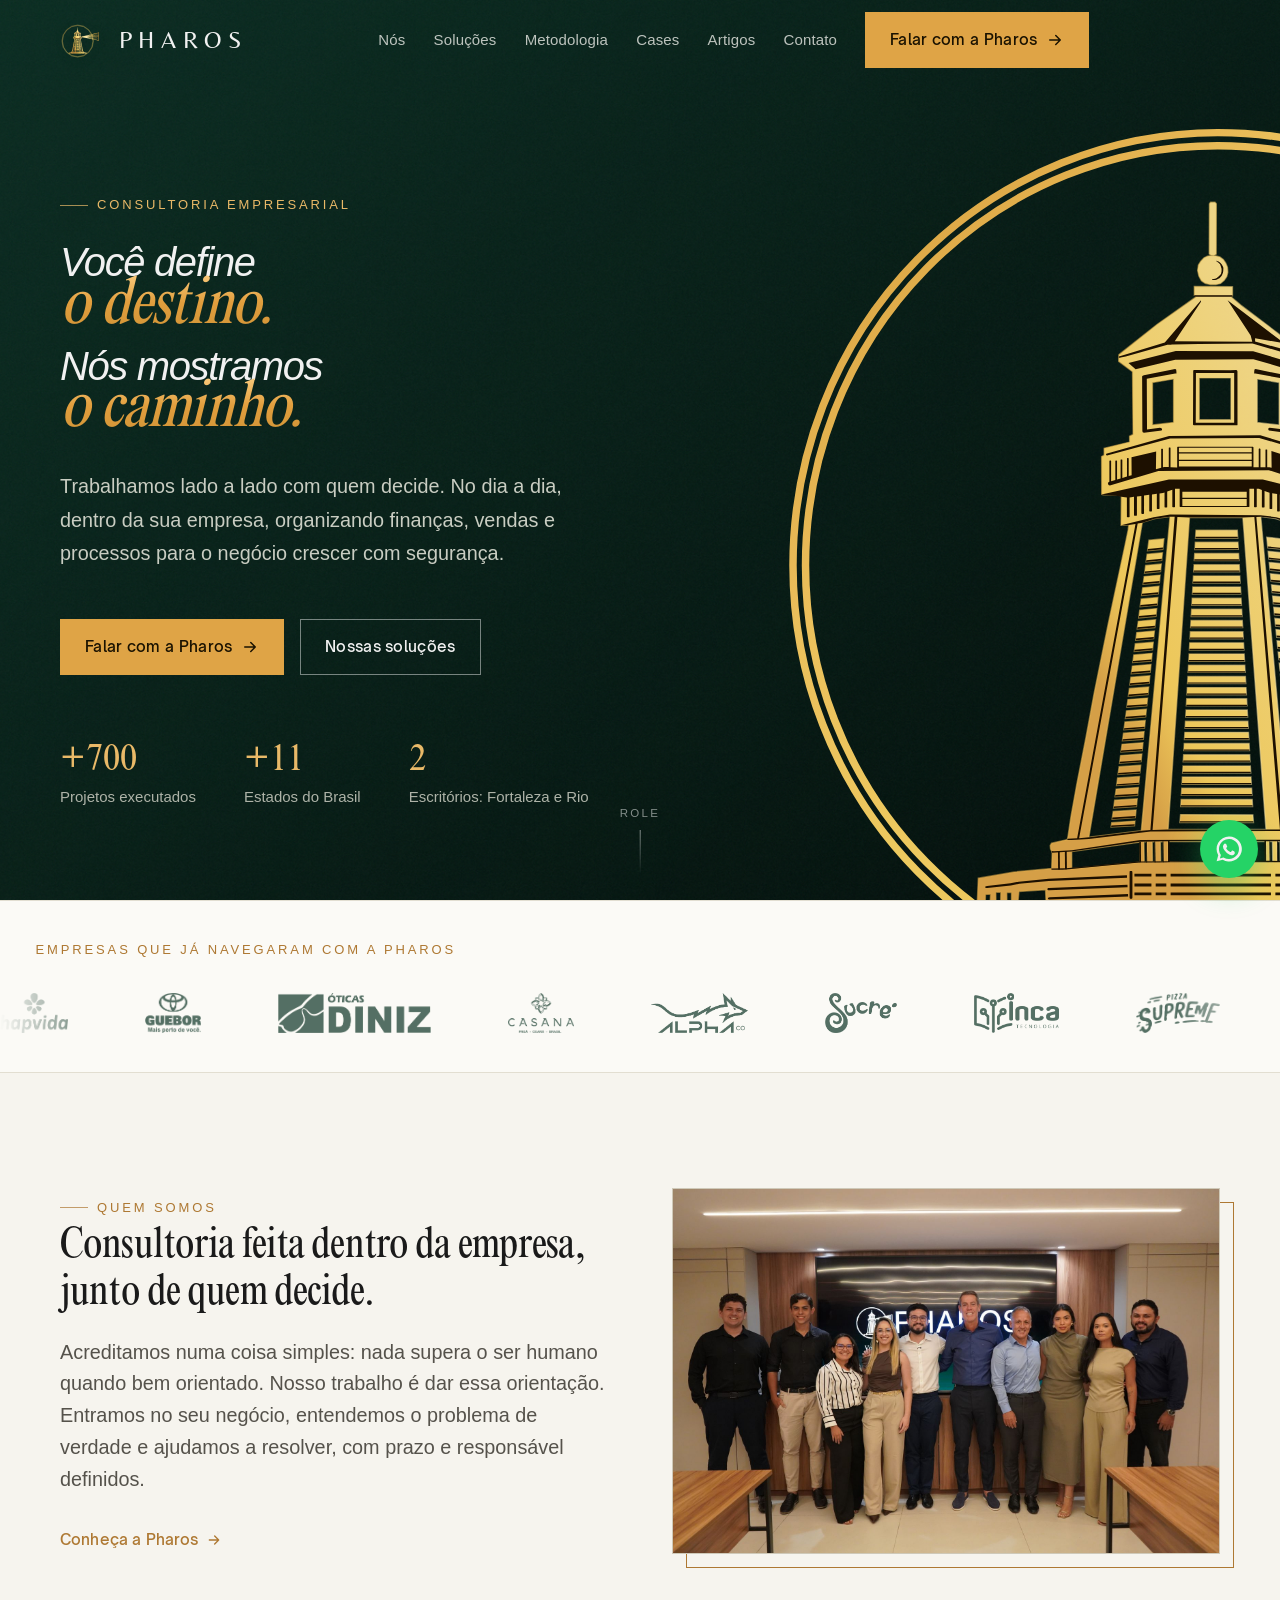
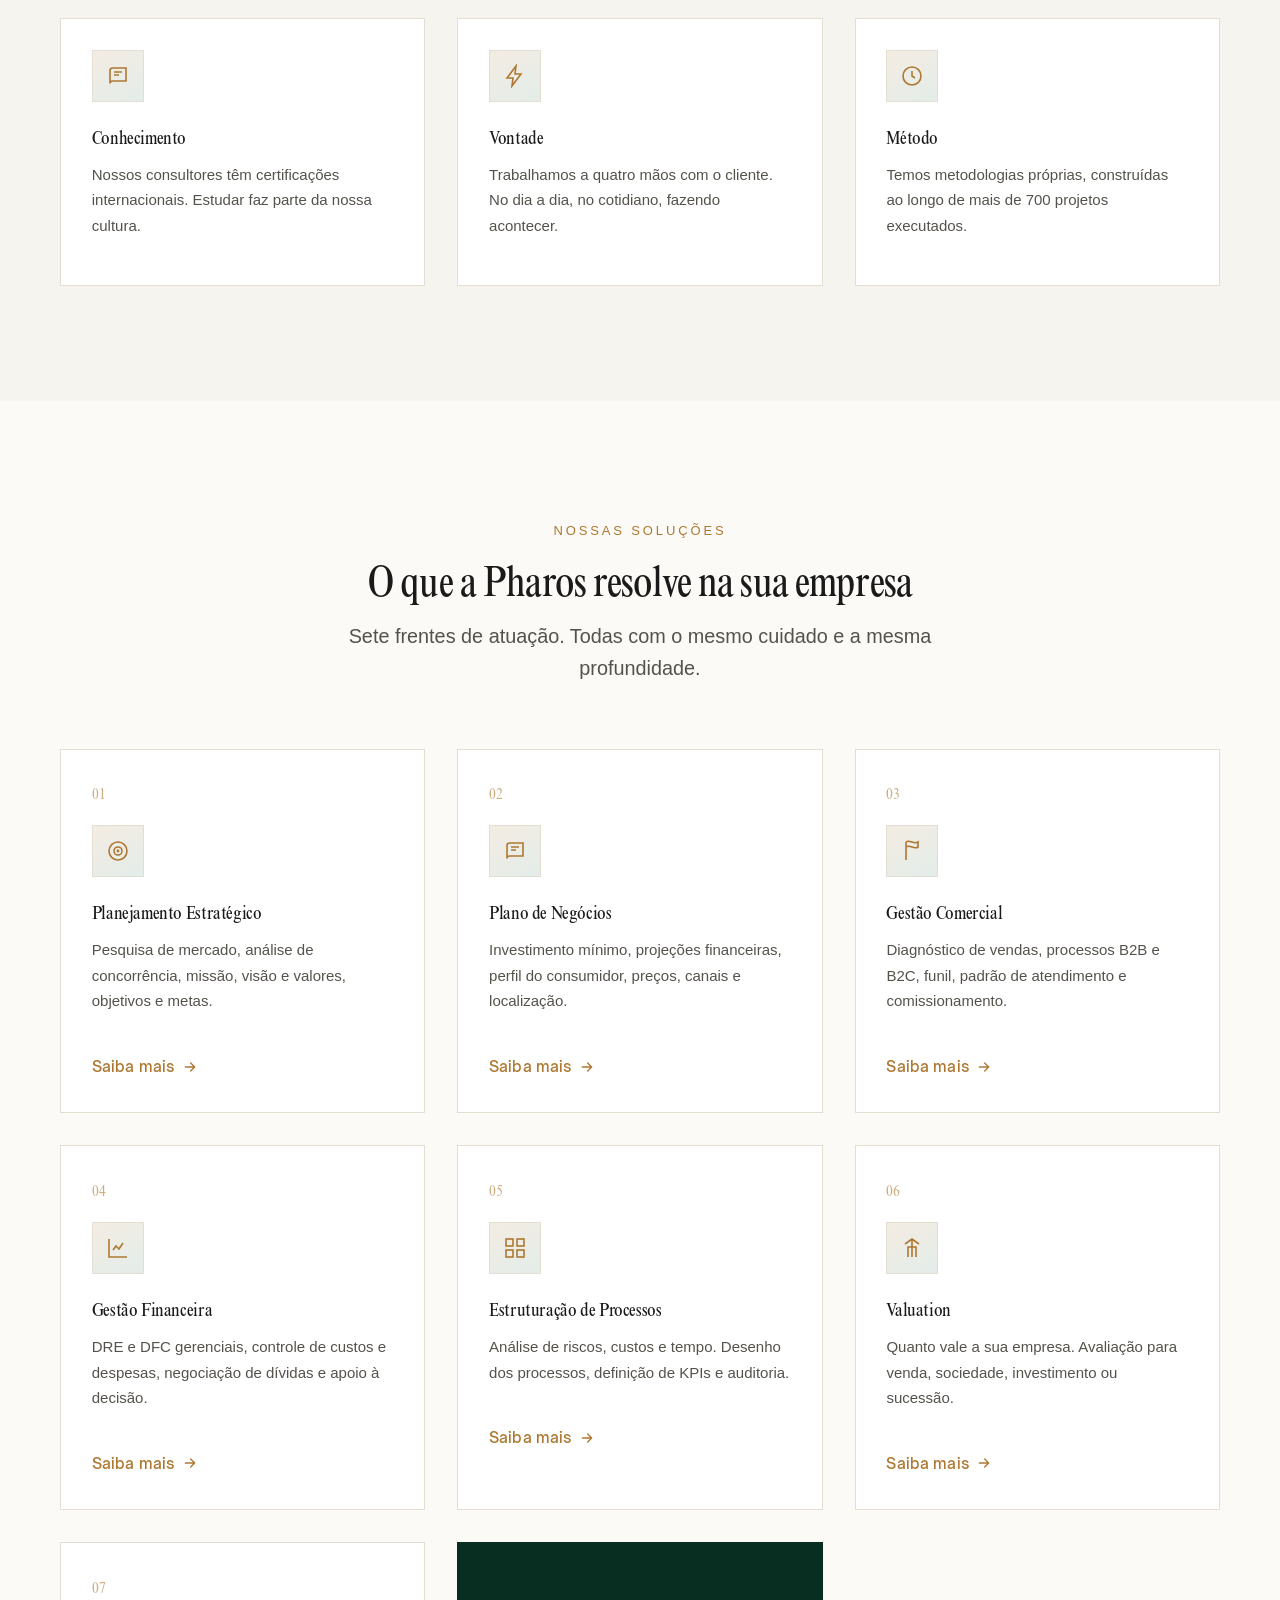
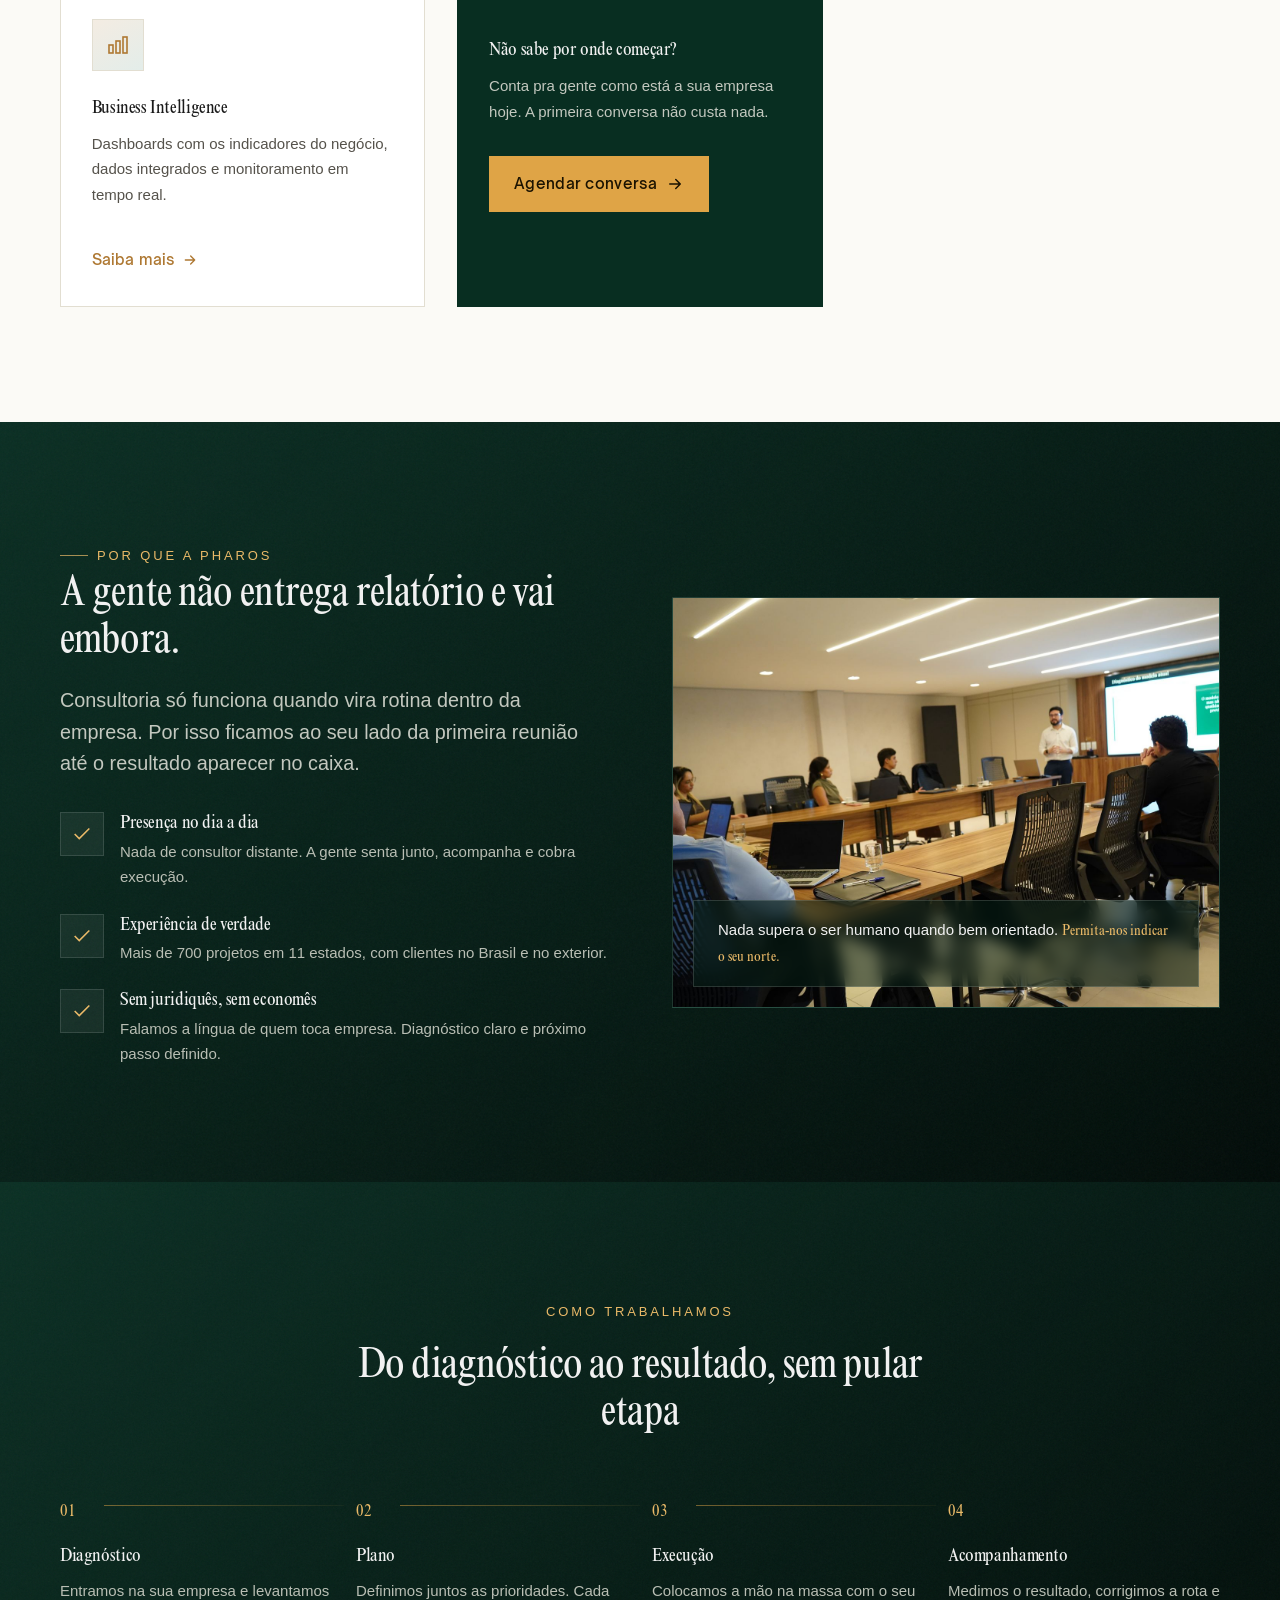
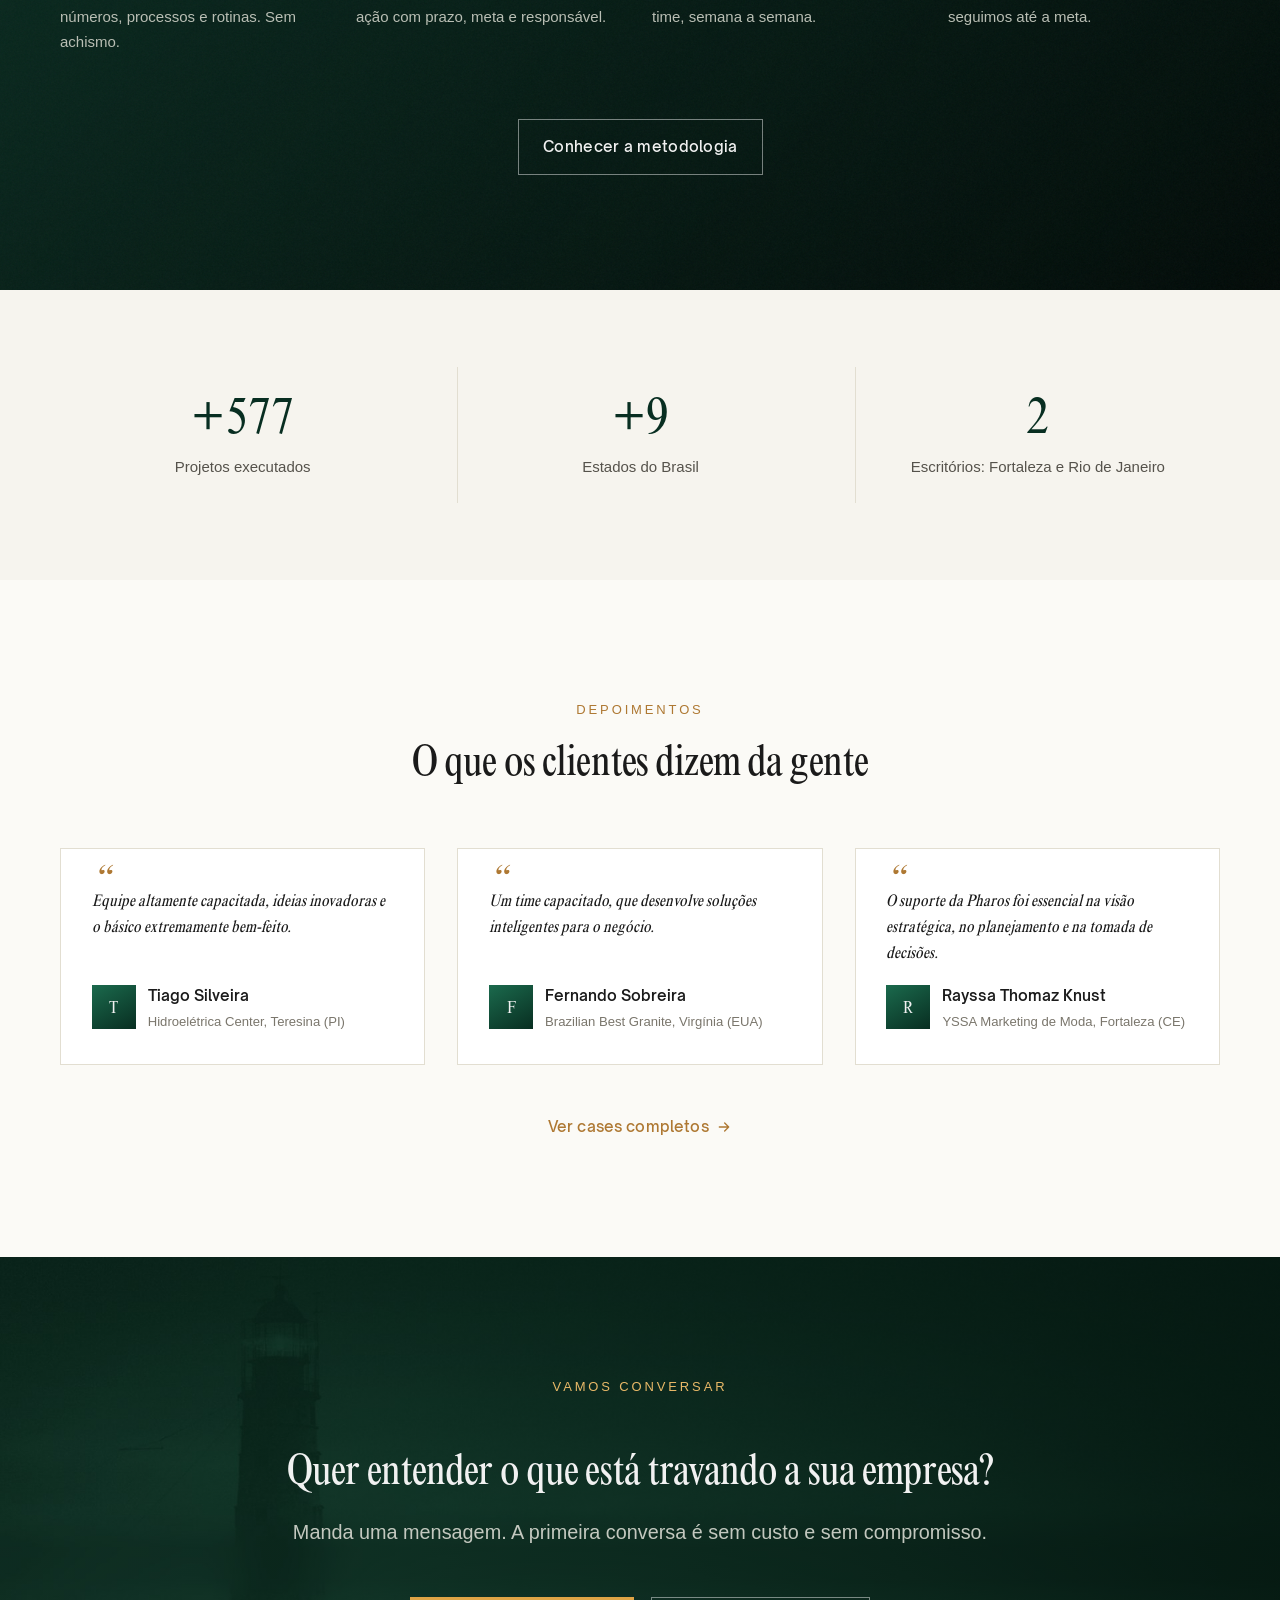
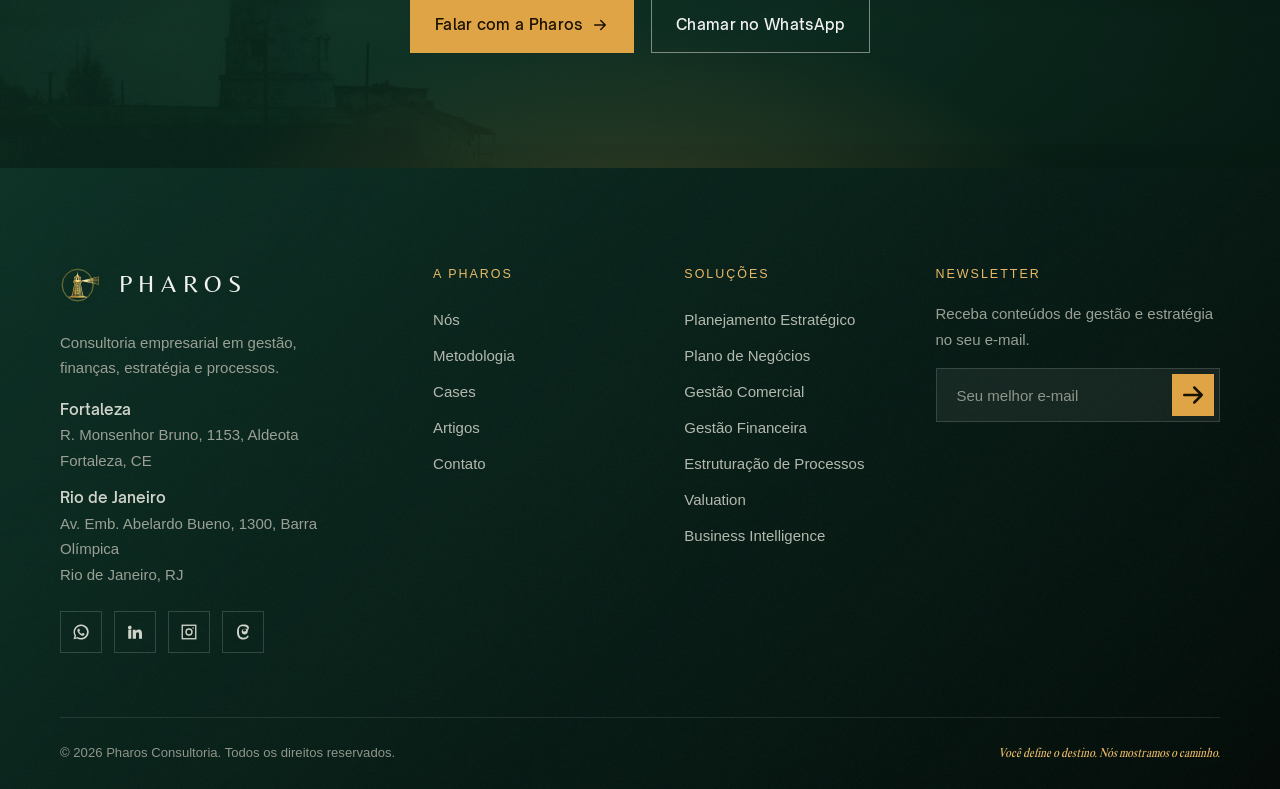
==== index.html @ a8fd3406 "Preview do site Pharos para revisao" ====
<!DOCTYPE html>
<html lang="pt-BR">
<head>
  <meta charset="UTF-8" />
  <meta name="robots" content="noindex, nofollow" />
  <meta name="viewport" content="width=device-width, initial-scale=1" />
  <title>Pharos Consultoria — Versão Verde 1 | Consultoria empresarial</title>
  <meta name="description" content="Consultoria empresarial com mais de 700 projetos executados em 11 estados. Planejamento estratégico, gestão financeira, comercial, processos, valuation e BI." />
  <meta name="theme-color" content="#082e21" />
  <link rel="canonical" href="https://pharosconsultoria.com.br/" />

  <!-- Open Graph -->
  <meta property="og:type" content="website" />
  <meta property="og:locale" content="pt_BR" />
  <meta property="og:site_name" content="Pharos Consultoria" />
  <meta property="og:title" content="Pharos Consultoria | Consultoria empresarial" />
  <meta property="og:description" content="Mais de 700 projetos executados em 11 estados. Você define o destino. Nós mostramos o caminho." />
  <meta property="og:image" content="https://pharosconsultoria.com.br/assets/img/og-image.png" />
  <meta property="og:url" content="https://pharosconsultoria.com.br/" />
  <meta name="twitter:card" content="summary_large_image" />
  <meta name="twitter:title" content="Pharos Consultoria" />
  <meta name="twitter:description" content="Consultoria empresarial. Você define o destino. Nós mostramos o caminho." />
  <meta name="twitter:image" content="https://pharosconsultoria.com.br/assets/img/og-image.png" />

  <!-- Favicon -->
  <link rel="icon" type="image/svg+xml" href="assets/img/logo-farol.svg" />
  <link rel="apple-touch-icon" href="assets/img/logo-farol.png" />

  <!-- Fontes -->
  <link rel="preload" href="assets/fonts/open-sauce-sans-latin-400-normal.woff2" as="font" type="font/woff2" crossorigin />

  <!-- Estilos -->
  <link rel="stylesheet" href="assets/css/tokens.css" />
  <link rel="stylesheet" href="assets/css/styles.css" />

  <!-- Schema.org -->
  <script type="application/ld+json">
  {
    "@context": "https://schema.org",
    "@type": "ProfessionalService",
    "name": "Pharos Consultoria",
    "description": "Consultoria empresarial em gestão, finanças, estratégia, processos, valuation e business intelligence.",
    "url": "https://pharosconsultoria.com.br/",
    "logo": "https://pharosconsultoria.com.br/assets/img/logo-farol.png",
    "image": "https://pharosconsultoria.com.br/assets/img/og-image.png",
    "slogan": "Você define o destino. Nós mostramos o caminho.",
    "areaServed": "BR",
    "knowsLanguage": "pt-BR",
    "address": [
      {
        "@type": "PostalAddress",
        "streetAddress": "R. Monsenhor Bruno, 1153, Aldeota",
        "addressLocality": "Fortaleza",
        "addressRegion": "CE",
        "postalCode": "60115-191",
        "addressCountry": "BR"
      },
      {
        "@type": "PostalAddress",
        "streetAddress": "Av. Embaixador Abelardo Bueno, 1300, Barra Olímpica",
        "addressLocality": "Rio de Janeiro",
        "addressRegion": "RJ",
        "postalCode": "22775-040",
        "addressCountry": "BR"
      }
    ],
    "sameAs": [
      "https://www.linkedin.com/company/pharosconsultoria",
      "https://www.instagram.com/pharosconsultoria"
    ]
  }
  </script>
</head>
<body>
  <a class="skip-link" href="#main">Pular para o conteúdo</a>

  <!-- ==================== HEADER ==================== -->
  <header class="site-header site-header--onDark">
    <div class="container site-header__inner">
      <a class="brand" href="index.html" aria-label="Pharos Consultoria, página inicial">
        <img class="brand__mark" src="assets/img/logo-farol.svg" alt="" width="40" height="40" />
        <span class="brand__name">PHAROS</span>
      </a>

      <nav class="nav" aria-label="Navegação principal">
        <a class="nav__link" href="sobre.html">Nós</a>
        <div class="has-menu">
          <a class="nav__link" href="servicos.html" aria-haspopup="true">Soluções</a>
          <div class="menu-panel" role="menu">
            <a href="servicos.html#planejamento-estrategico" role="menuitem">Planejamento Estratégico <small>Direção, metas e mercado</small></a>
            <a href="servicos.html#plano-de-negocios" role="menuitem">Plano de Negócios <small>Viabilidade e projeções</small></a>
            <a href="servicos.html#gestao-comercial" role="menuitem">Gestão Comercial <small>Vendas e funil</small></a>
            <a href="servicos.html#gestao-financeira" role="menuitem">Gestão Financeira <small>DRE, caixa e custos</small></a>
            <a href="servicos.html#processos" role="menuitem">Estruturação de Processos <small>Eficiência e KPIs</small></a>
            <a href="servicos.html#valuation" role="menuitem">Valuation <small>Avaliação de empresas</small></a>
            <a href="servicos.html#business-intelligence" role="menuitem">Business Intelligence <small>Dashboards e dados</small></a>
          </div>
        </div>
        <a class="nav__link" href="metodologia.html">Metodologia</a>
        <a class="nav__link" href="cases.html">Cases</a>
        <a class="nav__link" href="blog.html">Artigos</a>
        <a class="nav__link" href="contato.html">Contato</a>
        <a class="btn" href="contato.html">Falar com a Pharos
          <svg viewBox="0 0 24 24" fill="none" stroke="currentColor" stroke-width="2" stroke-linecap="round" stroke-linejoin="round" aria-hidden="true"><path d="M5 12h14M13 6l6 6-6 6"/></svg>
        </a>
      </nav>

      <div class="header-actions">
        <button class="nav-toggle" aria-label="Abrir menu" aria-controls="menu"><span></span></button>
      </div>
    </div>
  </header>

  <main id="main">
    <!-- ==================== HERO ==================== -->
    <section class="hero">
      <div class="hero__bg"><div class="hero__beam"></div></div>
      <div class="hero__grain" aria-hidden="true"></div>
      <div class="hero__farol" aria-hidden="true"></div>
      <div class="container">
        <div class="hero__grid">
          <div class="hero__content">
            <p class="eyebrow hero__eyebrow" data-reveal>Consultoria empresarial</p>
            <h1 data-reveal data-reveal-delay="1">
              <span class="hero-title__sans">Você define</span>
              <span class="hero-title__serif">o destino.</span>
              <span class="hero-title__sans">Nós mostramos</span>
              <span class="hero-title__serif">o caminho.</span>
            </h1>
            <p class="hero__sub" data-reveal data-reveal-delay="2">
              Trabalhamos lado a lado com quem decide. No dia a dia, dentro da sua empresa,
              organizando finanças, vendas e processos para o negócio crescer com segurança.
            </p>
            <div class="hero__cta" data-reveal data-reveal-delay="3">
              <a class="btn" href="contato.html">Falar com a Pharos
                <svg viewBox="0 0 24 24" fill="none" stroke="currentColor" stroke-width="2" stroke-linecap="round" stroke-linejoin="round" aria-hidden="true"><path d="M5 12h14M13 6l6 6-6 6"/></svg>
              </a>
              <a class="btn btn--ghost" href="servicos.html">Nossas soluções</a>
            </div>
            <div class="hero__stats" data-reveal data-reveal-delay="3">
              <div class="hero__stat"><div class="n"><span data-count="700" data-prefix="+">+700</span></div><div class="l">Projetos executados</div></div>
              <div class="hero__stat"><div class="n"><span data-count="11" data-prefix="+">+11</span></div><div class="l">Estados do Brasil</div></div>
              <div class="hero__stat"><div class="n">2</div><div class="l">Escritórios: Fortaleza e Rio</div></div>
            </div>
          </div>

        </div>
      </div>
      <div class="hero__scroll" aria-hidden="true">Role<span></span></div>
    </section>

    <!-- ==================== TRUST BAR (marquee) ==================== -->
    <section class="trust-bar" aria-label="Empresas que já trabalharam com a Pharos">
      <p class="trust-bar__label">Empresas que já navegaram com a Pharos</p>
      <div class="marquee">
        <div class="marquee__track" data-marquee>
          <div class="marquee__item"><img src="assets/img/logos/hapvida.png" alt="Hapvida" loading="lazy" /></div>
          <div class="marquee__item"><img src="assets/img/logos/guebor-1.png" alt="Guebor" loading="lazy" /></div>
          <div class="marquee__item"><img src="assets/img/logos/oticas_diniz.png" alt="Óticas Diniz" loading="lazy" /></div>
          <div class="marquee__item"><img src="assets/img/logos/casana.png" alt="Casaná" loading="lazy" /></div>
          <div class="marquee__item"><img src="assets/img/logos/alpha-1.png" alt="Alpha" loading="lazy" /></div>
          <div class="marquee__item"><img src="assets/img/logos/sucre.png" alt="Sucre" loading="lazy" /></div>
          <div class="marquee__item"><img src="assets/img/logos/inca_tecnologia.png" alt="Inca Tecnologia" loading="lazy" /></div>
          <div class="marquee__item"><img src="assets/img/logos/pizza_supreme.png" alt="Pizza Supreme" loading="lazy" /></div>
          <div class="marquee__item"><img src="assets/img/logos/elephant.png" alt="Elephant" loading="lazy" /></div>
          <div class="marquee__item"><img src="assets/img/logos/enatec.png" alt="Enatec" loading="lazy" /></div>
          <div class="marquee__item"><img src="assets/img/logos/farmacias_santa_branca.png" alt="Farmácias Santa Branca" loading="lazy" /></div>
          <div class="marquee__item"><img src="assets/img/logos/hidroeletrica_center.png" alt="Hidroelétrica Center" loading="lazy" /></div>
          <div class="marquee__item"><img src="assets/img/logos/imts.png" alt="IMTS" loading="lazy" /></div>
          <div class="marquee__item"><img src="assets/img/logos/menu.png" alt="Menu" loading="lazy" /></div>
          <div class="marquee__item"><img src="assets/img/logos/postar_para_vender.png" alt="Postar para Vender" loading="lazy" /></div>
          <div class="marquee__item"><img src="assets/img/logos/top_moveis.png" alt="Top Móveis" loading="lazy" /></div>
          <div class="marquee__item"><img src="assets/img/logos/yssa.png" alt="YSSA" loading="lazy" /></div>
          <div class="marquee__item"><img src="assets/img/logos/firma-1.png" alt="Firma" loading="lazy" /></div>
          <div class="marquee__item"><img src="assets/img/logos/astor-1.png" alt="Astor Capital" loading="lazy" /></div>
          <div class="marquee__item"><img src="assets/img/logos/raiz-1.png" alt="Raiz" loading="lazy" /></div>
          <div class="marquee__item"><img src="assets/img/logos/joa-1.png" alt="Joá" loading="lazy" /></div>
          <div class="marquee__item"><img src="assets/img/logos/cittius-1.png" alt="Cittius" loading="lazy" /></div>
          <div class="marquee__item"><img src="assets/img/logos/target_autos.png" alt="Target Autos" loading="lazy" /></div>
          <div class="marquee__item"><img src="assets/img/logos/ts_infraestrutura.png" alt="TS Infraestrutura" loading="lazy" /></div>
          <div class="marquee__item"><img src="assets/img/logos/704_app.png" alt="704 App" loading="lazy" /></div>
        </div>
      </div>
    </section>

    <!-- ==================== SOBRE (intro) ==================== -->
    <section class="section" id="sobre">
      <div class="container">
        <div class="split">
          <div data-reveal>
            <p class="eyebrow">Quem somos</p>
            <h2 class="mt-0">Consultoria feita dentro da empresa, junto de quem decide.</h2>
            <p class="lead" style="margin-top:var(--space-5)">
              Acreditamos numa coisa simples: nada supera o ser humano quando bem orientado.
              Nosso trabalho é dar essa orientação. Entramos no seu negócio, entendemos o problema
              de verdade e ajudamos a resolver, com prazo e responsável definidos.
            </p>
            <div style="margin-top:var(--space-6); display:flex; gap:var(--space-4); flex-wrap:wrap">
              <a class="link-arrow" href="sobre.html">Conheça a Pharos
                <svg viewBox="0 0 24 24" fill="none" stroke="currentColor" stroke-width="2" stroke-linecap="round" stroke-linejoin="round" aria-hidden="true"><path d="M5 12h14M13 6l6 6-6 6"/></svg>
              </a>
            </div>
          </div>
          <div class="photo-block" data-reveal data-reveal-delay="1">
            <img src="assets/img/fotos/equipe-pharos.jpg" alt="Equipe da Pharos Consultoria reunida em frente ao painel da marca" width="1600" height="1066" loading="lazy" />
          </div>
        </div>

        <div class="grid cols-3" data-reveal style="margin-top:clamp(2.5rem,5vw,4rem)">
          <div class="card">
            <div class="card__icon"><svg viewBox="0 0 24 24" fill="none" stroke="currentColor" stroke-width="1.6" aria-hidden="true"><path d="M4 19.5A2.5 2.5 0 016.5 17H20V4H6.5A2.5 2.5 0 004 6.5v13z"/><path d="M8 8h8M8 11h5"/></svg></div>
            <h3>Conhecimento</h3>
            <p>Nossos consultores têm certificações internacionais. Estudar faz parte da nossa cultura.</p>
          </div>
          <div class="card">
            <div class="card__icon"><svg viewBox="0 0 24 24" fill="none" stroke="currentColor" stroke-width="1.6" aria-hidden="true"><path d="M13 2L4 14h6l-1 8 9-12h-6l1-8z"/></svg></div>
            <h3>Vontade</h3>
            <p>Trabalhamos a quatro mãos com o cliente. No dia a dia, no cotidiano, fazendo acontecer.</p>
          </div>
          <div class="card">
            <div class="card__icon"><svg viewBox="0 0 24 24" fill="none" stroke="currentColor" stroke-width="1.6" aria-hidden="true"><circle cx="12" cy="12" r="9"/><path d="M12 7v5l3 2"/></svg></div>
            <h3>Método</h3>
            <p>Temos metodologias próprias, construídas ao longo de mais de 700 projetos executados.</p>
          </div>
        </div>
      </div>
    </section>

    <!-- ==================== SERVIÇOS ==================== -->
    <section class="section" id="servicos" style="background:var(--bg-alt)">
      <div class="container">
        <div class="section-head section-head--center">
          <p class="eyebrow eyebrow--center" data-reveal>Nossas soluções</p>
          <h2 data-reveal data-reveal-delay="1">O que a Pharos resolve na sua empresa</h2>
          <p class="lead" data-reveal data-reveal-delay="2" style="margin-inline:auto">
            Sete frentes de atuação. Todas com o mesmo cuidado e a mesma profundidade.
          </p>
        </div>
        <div class="grid services-grid">
          <article class="card service-card" data-reveal>
            <span class="service-card__num">01</span>
            <div class="card__icon" style="margin-top:var(--space-4)"><svg viewBox="0 0 24 24" fill="none" stroke="currentColor" stroke-width="1.6" aria-hidden="true"><circle cx="12" cy="12" r="9"/><circle cx="12" cy="12" r="4"/><circle cx="12" cy="12" r="0.6" fill="currentColor"/></svg></div>
            <h3>Planejamento Estratégico</h3>
            <p>Pesquisa de mercado, análise de concorrência, missão, visão e valores, objetivos e metas.</p>
            <a class="link-arrow" href="servicos.html#planejamento-estrategico" style="margin-top:var(--space-5)">Saiba mais
              <svg viewBox="0 0 24 24" fill="none" stroke="currentColor" stroke-width="2" stroke-linecap="round" stroke-linejoin="round" aria-hidden="true"><path d="M5 12h14M13 6l6 6-6 6"/></svg></a>
          </article>
          <article class="card service-card" data-reveal data-reveal-delay="1">
            <span class="service-card__num">02</span>
            <div class="card__icon" style="margin-top:var(--space-4)"><svg viewBox="0 0 24 24" fill="none" stroke="currentColor" stroke-width="1.6" aria-hidden="true"><path d="M4 19.5A2.5 2.5 0 016.5 17H20V4H6.5A2.5 2.5 0 004 6.5v13z"/><path d="M8 8h8M8 11h5"/></svg></div>
            <h3>Plano de Negócios</h3>
            <p>Investimento mínimo, projeções financeiras, perfil do consumidor, preços, canais e localização.</p>
            <a class="link-arrow" href="servicos.html#plano-de-negocios" style="margin-top:var(--space-5)">Saiba mais
              <svg viewBox="0 0 24 24" fill="none" stroke="currentColor" stroke-width="2" stroke-linecap="round" stroke-linejoin="round" aria-hidden="true"><path d="M5 12h14M13 6l6 6-6 6"/></svg></a>
          </article>
          <article class="card service-card" data-reveal data-reveal-delay="2">
            <span class="service-card__num">03</span>
            <div class="card__icon" style="margin-top:var(--space-4)"><svg viewBox="0 0 24 24" fill="none" stroke="currentColor" stroke-width="1.6" aria-hidden="true"><path d="M6 3v18M6 8c4-3 8 3 12 0V3c-4 3-8-3-12 0"/></svg></div>
            <h3>Gestão Comercial</h3>
            <p>Diagnóstico de vendas, processos B2B e B2C, funil, padrão de atendimento e comissionamento.</p>
            <a class="link-arrow" href="servicos.html#gestao-comercial" style="margin-top:var(--space-5)">Saiba mais
              <svg viewBox="0 0 24 24" fill="none" stroke="currentColor" stroke-width="2" stroke-linecap="round" stroke-linejoin="round" aria-hidden="true"><path d="M5 12h14M13 6l6 6-6 6"/></svg></a>
          </article>
          <article class="card service-card" data-reveal>
            <span class="service-card__num">04</span>
            <div class="card__icon" style="margin-top:var(--space-4)"><svg viewBox="0 0 24 24" fill="none" stroke="currentColor" stroke-width="1.6" aria-hidden="true"><path d="M3 3v18h18"/><path d="M7 14l3-4 3 3 4-6"/></svg></div>
            <h3>Gestão Financeira</h3>
            <p>DRE e DFC gerenciais, controle de custos e despesas, negociação de dívidas e apoio à decisão.</p>
            <a class="link-arrow" href="servicos.html#gestao-financeira" style="margin-top:var(--space-5)">Saiba mais
              <svg viewBox="0 0 24 24" fill="none" stroke="currentColor" stroke-width="2" stroke-linecap="round" stroke-linejoin="round" aria-hidden="true"><path d="M5 12h14M13 6l6 6-6 6"/></svg></a>
          </article>
          <article class="card service-card" data-reveal data-reveal-delay="1">
            <span class="service-card__num">05</span>
            <div class="card__icon" style="margin-top:var(--space-4)"><svg viewBox="0 0 24 24" fill="none" stroke="currentColor" stroke-width="1.6" aria-hidden="true"><rect x="3" y="3" width="7" height="7" rx="0"/><rect x="14" y="3" width="7" height="7" rx="0"/><rect x="3" y="14" width="7" height="7" rx="0"/><rect x="14" y="14" width="7" height="7" rx="0"/></svg></div>
            <h3>Estruturação de Processos</h3>
            <p>Análise de riscos, custos e tempo. Desenho dos processos, definição de KPIs e auditoria.</p>
            <a class="link-arrow" href="servicos.html#processos" style="margin-top:var(--space-5)">Saiba mais
              <svg viewBox="0 0 24 24" fill="none" stroke="currentColor" stroke-width="2" stroke-linecap="round" stroke-linejoin="round" aria-hidden="true"><path d="M5 12h14M13 6l6 6-6 6"/></svg></a>
          </article>
          <article class="card service-card" data-reveal data-reveal-delay="2">
            <span class="service-card__num">06</span>
            <div class="card__icon" style="margin-top:var(--space-4)"><svg viewBox="0 0 24 24" fill="none" stroke="currentColor" stroke-width="1.6" aria-hidden="true"><path d="M12 3v18M5 8l7-5 7 5M8 21V11h8v10"/></svg></div>
            <h3>Valuation</h3>
            <p>Quanto vale a sua empresa. Avaliação para venda, sociedade, investimento ou sucessão.</p>
            <a class="link-arrow" href="servicos.html#valuation" style="margin-top:var(--space-5)">Saiba mais
              <svg viewBox="0 0 24 24" fill="none" stroke="currentColor" stroke-width="2" stroke-linecap="round" stroke-linejoin="round" aria-hidden="true"><path d="M5 12h14M13 6l6 6-6 6"/></svg></a>
          </article>
          <article class="card service-card" data-reveal>
            <span class="service-card__num">07</span>
            <div class="card__icon" style="margin-top:var(--space-4)"><svg viewBox="0 0 24 24" fill="none" stroke="currentColor" stroke-width="1.6" aria-hidden="true"><rect x="3" y="12" width="4" height="8"/><rect x="10" y="8" width="4" height="12"/><rect x="17" y="4" width="4" height="16"/></svg></div>
            <h3>Business Intelligence</h3>
            <p>Dashboards com os indicadores do negócio, dados integrados e monitoramento em tempo real.</p>
            <a class="link-arrow" href="servicos.html#business-intelligence" style="margin-top:var(--space-5)">Saiba mais
              <svg viewBox="0 0 24 24" fill="none" stroke="currentColor" stroke-width="2" stroke-linecap="round" stroke-linejoin="round" aria-hidden="true"><path d="M5 12h14M13 6l6 6-6 6"/></svg></a>
          </article>
          <article class="card service-card service-card--cta" data-reveal data-reveal-delay="1" style="display:flex; flex-direction:column; justify-content:center; background:var(--brand); border-color:var(--brand)">
            <h3 style="color:#f1f1f1">Não sabe por onde começar?</h3>
            <p style="color:#c3c8bf">Conta pra gente como está a sua empresa hoje. A primeira conversa não custa nada.</p>
            <a class="btn" href="contato.html" style="margin-top:var(--space-4); align-self:flex-start">Agendar conversa
              <svg viewBox="0 0 24 24" fill="none" stroke="currentColor" stroke-width="2" stroke-linecap="round" stroke-linejoin="round" aria-hidden="true"><path d="M5 12h14M13 6l6 6-6 6"/></svg></a>
          </article>
        </div>
      </div>
    </section>

    <!-- ==================== DIFERENCIAIS (dark) ==================== -->
    <section class="section dark">
      <div class="container">
        <div class="split">
          <div data-reveal>
            <p class="eyebrow">Por que a Pharos</p>
            <h2 class="mt-0">A gente não entrega relatório e vai embora.</h2>
            <p class="lead" style="margin-top:var(--space-5)">
              Consultoria só funciona quando vira rotina dentro da empresa. Por isso ficamos
              ao seu lado da primeira reunião até o resultado aparecer no caixa.
            </p>
            <div class="feature-list">
              <div class="feature-item">
                <div class="feature-item__mark"><svg viewBox="0 0 24 24" fill="none" stroke="currentColor" stroke-width="1.7" aria-hidden="true"><path d="M20 6L9 17l-5-5"/></svg></div>
                <div><h4>Presença no dia a dia</h4><p>Nada de consultor distante. A gente senta junto, acompanha e cobra execução.</p></div>
              </div>
              <div class="feature-item">
                <div class="feature-item__mark"><svg viewBox="0 0 24 24" fill="none" stroke="currentColor" stroke-width="1.7" aria-hidden="true"><path d="M20 6L9 17l-5-5"/></svg></div>
                <div><h4>Experiência de verdade</h4><p>Mais de 700 projetos em 11 estados, com clientes no Brasil e no exterior.</p></div>
              </div>
              <div class="feature-item">
                <div class="feature-item__mark"><svg viewBox="0 0 24 24" fill="none" stroke="currentColor" stroke-width="1.7" aria-hidden="true"><path d="M20 6L9 17l-5-5"/></svg></div>
                <div><h4>Sem juridiquês, sem economês</h4><p>Falamos a língua de quem toca empresa. Diagnóstico claro e próximo passo definido.</p></div>
              </div>
            </div>
          </div>
          <div data-reveal data-reveal-delay="1">
            <div class="media-frame media-frame--photo">
              <img src="assets/img/fotos/reuniao-sala.jpg" alt="Consultor da Pharos apresentando diagnóstico em sala de reunião com clientes" width="1600" height="1066" loading="lazy" />
              <div class="media-frame__tag">Nada supera o ser humano quando bem orientado. <strong>Permita-nos indicar o seu norte.</strong></div>
            </div>
          </div>
        </div>
      </div>
    </section>

    <!-- ==================== METODOLOGIA ==================== -->
    <section class="section deep" id="metodologia">
      <div class="container">
        <div class="section-head section-head--center">
          <p class="eyebrow eyebrow--center" data-reveal>Como trabalhamos</p>
          <h2 data-reveal data-reveal-delay="1">Do diagnóstico ao resultado, sem pular etapa</h2>
        </div>
        <div class="method-steps">
          <div class="method-step" data-reveal><h4>Diagnóstico</h4><p>Entramos na sua empresa e levantamos números, processos e rotinas. Sem achismo.</p></div>
          <div class="method-step" data-reveal data-reveal-delay="1"><h4>Plano</h4><p>Definimos juntos as prioridades. Cada ação com prazo, meta e responsável.</p></div>
          <div class="method-step" data-reveal data-reveal-delay="2"><h4>Execução</h4><p>Colocamos a mão na massa com o seu time, semana a semana.</p></div>
          <div class="method-step" data-reveal data-reveal-delay="3"><h4>Acompanhamento</h4><p>Medimos o resultado, corrigimos a rota e seguimos até a meta.</p></div>
        </div>
        <div style="text-align:center; margin-top:var(--space-8)" data-reveal>
          <a class="btn btn--ghost" href="metodologia.html">Conhecer a metodologia</a>
        </div>
      </div>
    </section>

    <!-- ==================== INDICADORES ==================== -->
    <section class="section section--tight">
      <div class="container">
        <div class="grid stats-grid stats-grid--3">
          <div class="stat" data-reveal><div class="n"><span data-count="700" data-prefix="+">+700</span></div><div class="l">Projetos executados</div></div>
          <div class="stat" data-reveal data-reveal-delay="1"><div class="n"><span data-count="11" data-prefix="+">+11</span></div><div class="l">Estados do Brasil</div></div>
          <div class="stat" data-reveal data-reveal-delay="2"><div class="n">2</div><div class="l">Escritórios: Fortaleza e Rio de Janeiro</div></div>
        </div>
      </div>
    </section>

    <!-- ==================== DEPOIMENTOS ==================== -->
    <section class="section" style="background:var(--bg-alt)" id="depoimentos">
      <div class="container">
        <div class="section-head section-head--center">
          <p class="eyebrow eyebrow--center" data-reveal>Depoimentos</p>
          <h2 data-reveal data-reveal-delay="1">O que os clientes dizem da gente</h2>
        </div>
        <div class="grid testi-grid">
          <figure class="testi" data-reveal>
            <blockquote class="testi__quote">Equipe altamente capacitada, ideias inovadoras e o básico extremamente bem-feito.</blockquote>
            <figcaption class="testi__author"><span class="testi__avatar">T</span><span><b>Tiago Silveira</b><small>Hidroelétrica Center, Teresina (PI)</small></span></figcaption>
          </figure>
          <figure class="testi" data-reveal data-reveal-delay="1">
            <blockquote class="testi__quote">Um time capacitado, que desenvolve soluções inteligentes para o negócio.</blockquote>
            <figcaption class="testi__author"><span class="testi__avatar">F</span><span><b>Fernando Sobreira</b><small>Brazilian Best Granite, Virgínia (EUA)</small></span></figcaption>
          </figure>
          <figure class="testi" data-reveal data-reveal-delay="2">
            <blockquote class="testi__quote">O suporte da Pharos foi essencial na visão estratégica, no planejamento e na tomada de decisões.</blockquote>
            <figcaption class="testi__author"><span class="testi__avatar">R</span><span><b>Rayssa Thomaz Knust</b><small>YSSA Marketing de Moda, Fortaleza (CE)</small></span></figcaption>
          </figure>
        </div>
        <div style="text-align:center; margin-top:var(--space-7)" data-reveal>
          <a class="link-arrow" href="cases.html">Ver cases completos
            <svg viewBox="0 0 24 24" fill="none" stroke="currentColor" stroke-width="2" stroke-linecap="round" stroke-linejoin="round" aria-hidden="true"><path d="M5 12h14M13 6l6 6-6 6"/></svg></a>
        </div>
      </div>
    </section>

    <!-- ==================== CTA FINAL ==================== -->
    <section class="section deep cta-band cta-band--farol">
      <div class="cta-band__glow" aria-hidden="true"></div>
      <div class="container">
        <div class="cta-band__inner" data-reveal>
          <p class="eyebrow eyebrow--center" style="justify-content:center">Vamos conversar</p>
          <h2>Quer entender o que está travando a sua empresa?</h2>
          <p class="lead">Manda uma mensagem. A primeira conversa é sem custo e sem compromisso.</p>
          <div class="btn-row">
            <a class="btn" href="contato.html">Falar com a Pharos
              <svg viewBox="0 0 24 24" fill="none" stroke="currentColor" stroke-width="2" stroke-linecap="round" stroke-linejoin="round" aria-hidden="true"><path d="M5 12h14M13 6l6 6-6 6"/></svg></a>
            <a class="btn btn--ghost" href="https://wa.me/5500000000000" target="_blank" rel="noopener">Chamar no WhatsApp</a>
          </div>
        </div>
      </div>
    </section>
  </main>

  <!-- ==================== FOOTER ==================== -->
  <footer class="site-footer">
    <div class="container">
      <div class="footer-grid">
        <div class="footer-brand">
          <a class="brand" href="index.html" aria-label="Pharos Consultoria">
            <img class="brand__mark" src="assets/img/logo-farol.svg" alt="" width="40" height="40" loading="lazy" />
            <span class="brand__name">PHAROS</span>
          </a>
          <p>Consultoria empresarial em gestão, finanças, estratégia e processos.</p>
          <p style="margin-top:var(--space-4)"><strong style="color:#cfd3ca">Fortaleza</strong><br>R. Monsenhor Bruno, 1153, Aldeota<br>Fortaleza, CE</p>
          <p style="margin-top:var(--space-3)"><strong style="color:#cfd3ca">Rio de Janeiro</strong><br>Av. Emb. Abelardo Bueno, 1300, Barra Olímpica<br>Rio de Janeiro, RJ</p>
          <div class="socials">
            <a href="https://wa.me/5500000000000" aria-label="WhatsApp" target="_blank" rel="noopener"><svg viewBox="0 0 24 24" fill="currentColor" aria-hidden="true"><path d="M12 2a10 10 0 00-8.6 15l-1.3 4.8 4.9-1.3A10 10 0 1012 2zm0 18a8 8 0 01-4.1-1.1l-.3-.2-2.9.8.8-2.8-.2-.3A8 8 0 1112 20zm4.4-6c-.2-.1-1.4-.7-1.6-.8s-.4-.1-.5.1-.6.8-.8 1-.3.2-.5.1a6.5 6.5 0 01-1.9-1.2 7.2 7.2 0 01-1.3-1.7c-.1-.2 0-.4.1-.5l.4-.4.2-.4a.5.5 0 000-.4c0-.1-.5-1.3-.7-1.7s-.4-.4-.5-.4h-.5a.9.9 0 00-.7.3 2.8 2.8 0 00-.9 2.1 4.9 4.9 0 001 2.6 11 11 0 004.3 3.8c2 .8 2 .5 2.4.5a2.5 2.5 0 001.6-1.2 2 2 0 00.1-1.2c0-.1-.2-.2-.4-.3z"/></svg></a>
            <a href="https://www.linkedin.com/company/pharosconsultoria" aria-label="LinkedIn" target="_blank" rel="noopener"><svg viewBox="0 0 24 24" fill="currentColor" aria-hidden="true"><path d="M4.98 3.5A2.5 2.5 0 002.5 6a2.5 2.5 0 005 0 2.5 2.5 0 00-2.52-2.5zM3 8.98h4v12H3v-12zM9 8.98h3.8v1.64h.05a4.2 4.2 0 013.77-2.07c4 0 4.75 2.63 4.75 6.05v6.38h-4v-5.66c0-1.35 0-3.08-1.88-3.08s-2.17 1.47-2.17 3v5.74H9v-12z"/></svg></a>
            <a href="https://www.instagram.com/pharosconsultoria" aria-label="Instagram" target="_blank" rel="noopener"><svg viewBox="0 0 24 24" fill="none" stroke="currentColor" stroke-width="1.8" aria-hidden="true"><rect x="3" y="3" width="18" height="18" rx="0"/><circle cx="12" cy="12" r="4"/><circle cx="17.5" cy="6.5" r="1" fill="currentColor" stroke="none"/></svg></a>
            <a href="https://threads.net/@pharosconsultoria" aria-label="Threads" target="_blank" rel="noopener"><svg viewBox="0 0 24 24" fill="currentColor" aria-hidden="true"><path d="M12.5 2C7 2 4 5.5 4 12s3 10 8.5 10c3.9 0 6.3-1.8 7.2-4.6l-2-.8c-.6 1.9-2.1 3-5.2 3-3.9 0-5.9-2.4-5.9-7.6S6.6 4.4 12.5 4.4c3.4 0 5.2 1.4 5.6 4-.9-.4-1.9-.6-3-.6-2.9 0-4.9 1.5-4.9 3.9 0 2.2 1.7 3.6 4 3.6 2.7 0 4.3-1.8 4.3-5.2 0 0 0-.1 0-.1C22.2 4.6 18.4 2 12.5 2zm1.2 9.3c-1 0-1.8-.5-1.8-1.4 0-1 .9-1.6 2.3-1.6.8 0 1.5.1 2.1.4-.1 1.9-1 2.6-2.6 2.6z"/></svg></a>
          </div>
        </div>
        <nav class="footer-col" aria-label="Empresa">
          <h5>A Pharos</h5>
          <a href="sobre.html">Nós</a>
          <a href="metodologia.html">Metodologia</a>
          <a href="cases.html">Cases</a>
          <a href="blog.html">Artigos</a>
          <a href="contato.html">Contato</a>
        </nav>
        <nav class="footer-col" aria-label="Soluções">
          <h5>Soluções</h5>
          <a href="servicos.html#planejamento-estrategico">Planejamento Estratégico</a>
          <a href="servicos.html#plano-de-negocios">Plano de Negócios</a>
          <a href="servicos.html#gestao-comercial">Gestão Comercial</a>
          <a href="servicos.html#gestao-financeira">Gestão Financeira</a>
          <a href="servicos.html#processos">Estruturação de Processos</a>
          <a href="servicos.html#valuation">Valuation</a>
          <a href="servicos.html#business-intelligence">Business Intelligence</a>
        </nav>
        <div class="footer-col footer-news">
          <h5>Newsletter</h5>
          <p>Receba conteúdos de gestão e estratégia no seu e-mail.</p>
          <form class="news-form" data-mock aria-label="Assinar newsletter">
            <label class="sr-only" for="nl-email">Seu e-mail</label>
            <input id="nl-email" type="email" name="email" placeholder="Seu melhor e-mail" required autocomplete="email" />
            <button type="submit" aria-label="Assinar">
              <svg viewBox="0 0 24 24" fill="none" stroke="currentColor" stroke-width="2" stroke-linecap="round" stroke-linejoin="round" aria-hidden="true"><path d="M5 12h14M13 6l6 6-6 6"/></svg>
            </button>
          </form>
          <p data-form-note hidden style="color:var(--gold-400); margin-top:var(--space-3)"></p>
        </div>
      </div>
      <div class="footer-bottom">
        <p>© <span data-year>2026</span> Pharos Consultoria. Todos os direitos reservados.</p>
        <p class="slogan">Você define o destino. Nós mostramos o caminho.</p>
      </div>
    </div>
  </footer>

  <a class="wa-float" href="https://wa.me/5500000000000" target="_blank" rel="noopener" aria-label="Falar no WhatsApp">
    <svg viewBox="0 0 24 24" fill="currentColor" aria-hidden="true"><path d="M12 2a10 10 0 00-8.6 15l-1.3 4.8 4.9-1.3A10 10 0 1012 2zm0 18a8 8 0 01-4.1-1.1l-.3-.2-2.9.8.8-2.8-.2-.3A8 8 0 1112 20zm4.4-6c-.2-.1-1.4-.7-1.6-.8s-.4-.1-.5.1-.6.8-.8 1-.3.2-.5.1a6.5 6.5 0 01-1.9-1.2 7.2 7.2 0 01-1.3-1.7c-.1-.2 0-.4.1-.5l.4-.4.2-.4a.5.5 0 000-.4c0-.1-.5-1.3-.7-1.7s-.4-.4-.5-.4h-.5a.9.9 0 00-.7.3 2.8 2.8 0 00-.9 2.1 4.9 4.9 0 001 2.6 11 11 0 004.3 3.8c2 .8 2 .5 2.4.5a2.5 2.5 0 001.6-1.2 2 2 0 00.1-1.2c0-.1-.2-.2-.4-.3z"/></svg>
  </a>

  <script src="assets/js/main.js" defer></script>
</body>
</html>
---- assets/css/tokens.css ----
/* ============================================================
   PHAROS CONSULTORIA — DESIGN TOKENS
   Fonte de verdade do sistema visual. Derivado do Manual da Marca.
   ============================================================ */

/* ---------- FONTES (Open Sauce Sans, auto-hospedada, OFL) ---------- */
@font-face { font-family: "Open Sauce Sans"; font-style: normal; font-weight: 400; font-display: swap; src: url("../fonts/open-sauce-sans-latin-400-normal.woff2") format("woff2"); }
@font-face { font-family: "Open Sauce Sans"; font-style: italic; font-weight: 400; font-display: swap; src: url("../fonts/open-sauce-sans-latin-400-italic.woff2") format("woff2"); }
@font-face { font-family: "Open Sauce Sans"; font-style: normal; font-weight: 500; font-display: swap; src: url("../fonts/open-sauce-sans-latin-500-normal.woff2") format("woff2"); }
@font-face { font-family: "Open Sauce Sans"; font-style: italic; font-weight: 500; font-display: swap; src: url("../fonts/open-sauce-sans-latin-500-italic.woff2") format("woff2"); }
@font-face { font-family: "Open Sauce Sans"; font-style: normal; font-weight: 600; font-display: swap; src: url("../fonts/open-sauce-sans-latin-600-normal.woff2") format("woff2"); }
@font-face { font-family: "Open Sauce Sans"; font-style: italic; font-weight: 600; font-display: swap; src: url("../fonts/open-sauce-sans-latin-600-italic.woff2") format("woff2"); }
@font-face { font-family: "Open Sauce Sans"; font-style: normal; font-weight: 700; font-display: swap; src: url("../fonts/open-sauce-sans-latin-700-normal.woff2") format("woff2"); }
@font-face { font-family: "Open Sauce Sans"; font-style: italic; font-weight: 700; font-display: swap; src: url("../fonts/open-sauce-sans-latin-700-italic.woff2") format("woff2"); }

/* Titulos: Noto Serif Display (variavel: peso 100-900 + largura 62.5-100%).
   Aqui fica como fallback e como italico verdadeiro (a Times MT Condensed nao tem italico). */
@font-face { font-family: "Noto Serif Display"; font-style: normal; font-weight: 100 900; font-stretch: 62.5% 100%; font-display: swap; src: url("../fonts/noto-serif-display-latin-standard-normal.woff2") format("woff2"); }
@font-face { font-family: "Noto Serif Display"; font-style: italic; font-weight: 100 900; font-stretch: 62.5% 100%; font-display: swap; src: url("../fonts/noto-serif-display-latin-standard-italic.woff2") format("woff2"); }

/* Fontes reais da marca (fornecidas pelo Leandro, 16/07/2026).
   Peso declarado 100-900: a fonte so tem regular, e assim o browser usa o
   desenho original em qualquer peso, sem engrossar artificialmente (faux bold). */
@font-face { font-family: "Times New Roman MT Condensed"; font-style: normal; font-weight: 100 900; font-display: swap; src: url("../fonts/times-mt-condensed-regular.woff2") format("woff2"); }
@font-face { font-family: "Belleza"; font-style: normal; font-weight: 100 900; font-display: swap; src: url("../fonts/belleza-regular.woff2") format("woff2"); }

:root {
  /* ---------- CORES DE MARCA ---------- */
  --green-900: #061f16;   /* verde mais profundo (fundos hero) */
  --green-800: #082e21;   /* verde principal da marca */
  --green-700: #0f3b2d;   /* verde escuro secundário */
  --green-600: #14503a;
  --green-500: #1b6a4d;   /* verde médio (detalhes) */
  --green-400: #2f8564;

  --gold-700: #8a5f27;
  --gold-600: #ae7832;    /* dourado escuro */
  --gold-500: #dfa446;    /* dourado principal / CTA */
  --gold-400: #e9b968;
  --gold-300: #ffd146;    /* ouro claro / brilho */

  --paper:    #f6f4ee;    /* off-white quente (seções claras) */
  --paper-2:  #efece2;    /* cartões em fundo claro */
  --ink:      #111111;    /* preto de texto */
  --ink-soft: #2b2b2b;

  /* ---------- TOKENS SEMÂNTICOS (claro) ---------- */
  --bg:            var(--paper);
  --bg-alt:        #fbfaf6;
  --surface:       #ffffff;
  --surface-2:     var(--paper-2);
  --text:          #1a1a1a;
  --text-muted:    #55524b;
  --text-subtle:   #7a766c;
  --border:        #e2ded1;
  --border-strong: #cfc9b8;
  --accent:        var(--gold-600);   /* dourado com contraste AA em texto */
  --accent-bright: var(--gold-500);
  --brand:         var(--green-800);
  --brand-deep:    var(--green-900);

  /* Foco / estados */
  --ring: var(--gold-500);

  /* ---------- TIPOGRAFIA ---------- */
  /* Fontes reais da marca nesta versao: Times MT Condensed nos titulos,
     Belleza exclusiva do wordmark PHAROS (header e footer). */
  --font-display:  "Times New Roman MT Condensed", "Noto Serif Display", "Times New Roman", Times, serif;
  --font-wordmark: "Belleza", Arial, "Helvetica Neue", Helvetica, sans-serif;
  --font-brand:    Arial, "Helvetica Neue", Helvetica, sans-serif;
  --font-body:     "Open Sauce Sans", Arial, "Helvetica Neue", sans-serif;

  /* Escala fluida */
  --fs-display: clamp(2.9rem, 6.2vw, 5.75rem);
  --fs-h1:      clamp(2.25rem, 4.6vw, 4rem);
  --fs-h2:      clamp(1.95rem, 3.4vw, 3rem);
  --fs-h3:      clamp(1.4rem, 2.1vw, 1.9rem);
  --fs-h4:      clamp(1.15rem, 1.5vw, 1.4rem);
  --fs-lead:    clamp(1.1rem, 1.55vw, 1.35rem);
  --fs-body:    1.0625rem;
  --fs-sm:      0.9375rem;
  --fs-eyebrow: 0.8125rem;

  --lh-tight:   1.08;
  --lh-snug:    1.25;
  --lh-body:    1.7;

  --ls-eyebrow: 0.22em;
  --ls-tight:   -0.02em;

  /* ---------- ESPAÇAMENTO (base 4px) ---------- */
  --space-1: 0.25rem;
  --space-2: 0.5rem;
  --space-3: 0.75rem;
  --space-4: 1rem;
  --space-5: 1.5rem;
  --space-6: 2rem;
  --space-7: 3rem;
  --space-8: 4rem;
  --space-9: 6rem;
  --space-10: 8rem;

  --section-y: clamp(4.5rem, 9vw, 9rem);
  --container:  1240px;
  --container-narrow: 820px;
  --gutter: clamp(1.25rem, 4vw, 2.5rem);

  /* ---------- RAIO / SOMBRAS ---------- */
  /* Cantos retos: estilo editorial, institucional. Decisão do projeto. */
  --radius-sm: 0;
  --radius:    0;
  --radius-lg: 0;
  --radius-xl: 0;

  --shadow-sm: 0 1px 2px rgba(6, 31, 22, 0.06), 0 2px 8px rgba(6, 31, 22, 0.04);
  --shadow:    0 8px 30px rgba(6, 31, 22, 0.08), 0 2px 8px rgba(6, 31, 22, 0.05);
  --shadow-lg: 0 24px 60px rgba(6, 31, 22, 0.14), 0 6px 18px rgba(6, 31, 22, 0.08);
  --shadow-gold: 0 12px 34px rgba(174, 120, 50, 0.28);

  /* ---------- MOVIMENTO ---------- */
  --ease: cubic-bezier(0.22, 1, 0.36, 1);
  --ease-out: cubic-bezier(0.16, 1, 0.3, 1);
  --dur-fast: 160ms;
  --dur: 260ms;
  --dur-slow: 520ms;

  /* ---------- CAMADAS ---------- */
  --z-base: 0;
  --z-raised: 10;
  --z-header: 100;
  --z-overlay: 200;
  --z-modal: 300;
}
---- assets/css/styles.css ----
/* ============================================================
   PHAROS CONSULTORIA — ESTILOS
   ============================================================ */

/* ---------- RESET ---------- */
*, *::before, *::after { box-sizing: border-box; }
* { margin: 0; }
html { -webkit-text-size-adjust: 100%; scroll-behavior: smooth; }
@media (prefers-reduced-motion: reduce) { html { scroll-behavior: auto; } }

body {
  font-family: var(--font-body);
  font-size: var(--fs-body);
  line-height: var(--lh-body);
  color: var(--text);
  background: var(--bg);
  -webkit-font-smoothing: antialiased;
  text-rendering: optimizeLegibility;
  overflow-x: hidden;
  /* Condensa a largura APENAS da serifada variavel dos titulos (Noto Serif Display).
     Fontes sem eixo de largura (Open Sauce, Arial) ignoram e ficam normais. */
  font-stretch: 84%;
}

img, svg, video { display: block; max-width: 100%; height: auto; }
a { color: inherit; text-decoration: none; }
button, input, textarea, select { font: inherit; color: inherit; }
button { cursor: pointer; background: none; border: none; }
ul, ol { list-style: none; padding: 0; }

:focus-visible {
  outline: 2px solid var(--ring);
  outline-offset: 3px;
  border-radius: 0;
}

/* ---------- TIPOGRAFIA ---------- */
h1, h2, h3, h4 {
  font-family: var(--font-display);
  font-weight: 600;
  line-height: var(--lh-tight);
  letter-spacing: var(--ls-tight);
  color: var(--text);
}
h1 { font-size: var(--fs-h1); }
h2 { font-size: var(--fs-h2); }
h3 { font-size: var(--fs-h3); line-height: var(--lh-snug); }
h4 { font-size: var(--fs-h4); font-weight: 500; }

p { max-width: 68ch; }
strong { font-weight: 600; }

.eyebrow {
  font-family: var(--font-brand);
  font-size: var(--fs-eyebrow);
  letter-spacing: var(--ls-eyebrow);
  text-transform: uppercase;
  color: var(--accent);
  display: inline-flex;
  align-items: center;
  gap: 0.7em;
}
.eyebrow::before {
  content: "";
  width: 28px;
  height: 1px;
  background: currentColor;
  opacity: 0.7;
}
.eyebrow--center::before { display: none; }

.lead { font-size: var(--fs-lead); color: var(--text-muted); line-height: 1.6; }
.text-muted { color: var(--text-muted); }
.display { font-size: var(--fs-display); }

/* ---------- LAYOUT ---------- */
.container {
  width: 100%;
  max-width: var(--container);
  margin-inline: auto;
  padding-inline: var(--gutter);
}
.container--narrow { max-width: var(--container-narrow); }

.section { padding-block: var(--section-y); position: relative; }
.section--tight { padding-block: clamp(3rem, 6vw, 5rem); }

.section-head { max-width: 62ch; margin-bottom: clamp(2.5rem, 5vw, 4rem); }
.section-head--center { margin-inline: auto; text-align: center; }
.section-head .eyebrow { margin-bottom: var(--space-4); }
.section-head h2 { margin-bottom: var(--space-4); }

.grid { display: grid; gap: clamp(1.25rem, 2.5vw, 2rem); }
.cols-3 { grid-template-columns: repeat(3, 1fr); }

/* ---------- THEME: seções escuras ---------- */
.dark {
  background: url("../img/bg-verde.webp") center / cover no-repeat, var(--brand);
  color: #ece9df;
}
.deep { background: url("../img/bg-verde.webp") center / cover no-repeat, radial-gradient(120% 120% at 70% 0%, var(--green-800) 0%, var(--green-900) 70%); color: #e8e6dc; }
.dark h1, .dark h2, .dark h3, .dark h4,
.deep h1, .deep h2, .deep h3, .deep h4 { color: #f1f1f1; }
.dark .lead, .dark .text-muted,
.deep .lead, .deep .text-muted { color: #c3c8bf; }
.dark .eyebrow, .deep .eyebrow { color: var(--gold-400); }

/* ---------- BOTÕES ---------- */
.btn {
  --btn-bg: var(--accent-bright);
  --btn-fg: #1a1200;
  display: inline-flex;
  align-items: center;
  justify-content: center;
  gap: 0.6em;
  padding: 0.95em 1.6em;
  min-height: 48px;
  font-family: var(--font-body);
  font-weight: 500;
  font-size: var(--fs-sm);
  letter-spacing: 0.02em;
  background: var(--btn-bg);
  color: var(--btn-fg);
  border-radius: 0;
  border: 1px solid transparent;
  transition: transform var(--dur) var(--ease), box-shadow var(--dur) var(--ease), background var(--dur) var(--ease);
  will-change: transform;
}
.btn svg { width: 18px; height: 18px; transition: transform var(--dur) var(--ease); }
.btn:hover { transform: translateY(-2px); box-shadow: var(--shadow-gold); }
.btn:hover svg { transform: translateX(3px); }
.btn:active { transform: translateY(0); }

.btn--ghost {
  --btn-bg: transparent;
  --btn-fg: var(--text);
  border-color: var(--border-strong);
}
.btn--ghost:hover { box-shadow: none; border-color: var(--accent); background: rgba(174,120,50,0.06); }

.dark .btn--ghost, .deep .btn--ghost, .hero .btn--ghost { --btn-fg: #f1f1f1; border-color: rgba(255,255,255,0.45); }
.dark .btn--ghost:hover, .deep .btn--ghost:hover, .hero .btn--ghost:hover { background: rgba(255,255,255,0.08); border-color: var(--gold-400); --btn-fg: #f1f1f1; }

.link-arrow {
  display: inline-flex;
  align-items: center;
  gap: 0.5em;
  font-weight: 500;
  font-size: var(--fs-sm);
  color: var(--accent);
  letter-spacing: 0.01em;
}
.link-arrow svg { width: 16px; height: 16px; transition: transform var(--dur) var(--ease); }
.link-arrow:hover svg { transform: translateX(4px); }

/* ---------- HEADER ---------- */
.site-header {
  position: fixed;
  inset: 0 0 auto 0;
  z-index: var(--z-header);
  transition: background var(--dur) var(--ease), box-shadow var(--dur) var(--ease), border-color var(--dur) var(--ease);
  border-bottom: 1px solid transparent;
}
.site-header__inner {
  display: flex;
  align-items: center;
  justify-content: space-between;
  gap: var(--space-6);
  height: 80px;
}
.site-header.is-scrolled {
  background: rgba(246, 244, 238, 0.85);
  backdrop-filter: saturate(180%) blur(14px);
  -webkit-backdrop-filter: saturate(180%) blur(14px);
  border-bottom-color: var(--border);
  box-shadow: 0 1px 0 rgba(0,0,0,0.02);
}

.brand {
  display: inline-flex;
  align-items: center;
  gap: 0.7em;
  z-index: 2;
}
.brand__mark { width: 40px; height: 40px; filter: drop-shadow(0 2px 6px rgba(0,0,0,0.15)); }
.brand__name {
  font-family: var(--font-wordmark); /* Belleza: so no wordmark PHAROS */
  font-size: 1.5rem;
  letter-spacing: 0.28em;
  padding-left: 0.28em;
  color: var(--brand);
  line-height: 1;
}
.site-header--onDark .brand__name { color: #f1f1f1; }
.site-header--onDark.is-scrolled .brand__name { color: var(--brand); }

.nav { display: flex; align-items: center; gap: clamp(1.25rem, 2.2vw, 2.2rem); }
.nav__link {
  position: relative;
  font-size: var(--fs-sm);
  font-weight: 400;
  letter-spacing: 0.01em;
  color: var(--text-muted);
  padding: 0.4em 0;
  transition: color var(--dur) var(--ease);
}
.nav__link::after {
  content: "";
  position: absolute;
  left: 0; bottom: -2px;
  width: 100%; height: 1px;
  background: var(--accent);
  transform: scaleX(0);
  transform-origin: left;
  transition: transform var(--dur) var(--ease);
}
.nav__link:hover, .nav__link[aria-current="page"] { color: var(--text); }
.nav__link:hover::after, .nav__link[aria-current="page"]::after { transform: scaleX(1); }
.site-header--onDark:not(.is-scrolled) .nav__link { color: rgba(240,240,235,0.78); }
.site-header--onDark:not(.is-scrolled) .nav__link:hover { color: #f1f1f1; }

.header-actions { display: flex; align-items: center; gap: var(--space-4); }

/* Dropdown de serviços */
.has-menu { position: relative; }
.menu-panel {
  position: absolute;
  top: calc(100% + 14px);
  left: 50%;
  transform: translate(-50%, 8px);
  min-width: 300px;
  background: var(--surface);
  border: 1px solid var(--border);
  border-radius: var(--radius);
  box-shadow: var(--shadow-lg);
  padding: var(--space-3);
  opacity: 0;
  visibility: hidden;
  transition: opacity var(--dur) var(--ease), transform var(--dur) var(--ease), visibility var(--dur);
}
.has-menu:hover .menu-panel,
.has-menu:focus-within .menu-panel { opacity: 1; visibility: visible; transform: translate(-50%, 0); }
.menu-panel a {
  display: block;
  padding: 0.7em 0.9em;
  border-radius: var(--radius-sm);
  color: var(--text);
  font-size: var(--fs-sm);
  transition: background var(--dur) var(--ease);
}
.menu-panel a:hover { background: var(--paper); color: var(--accent); }
.menu-panel a small { display: block; color: var(--text-subtle); font-size: 0.8rem; }

/* Toggle mobile */
.nav-toggle { display: none; width: 44px; height: 44px; align-items: center; justify-content: center; z-index: 2; }
.nav-toggle span { display: block; width: 24px; height: 2px; background: var(--text); position: relative; transition: background var(--dur); }
.nav-toggle span::before, .nav-toggle span::after {
  content: ""; position: absolute; left: 0; width: 24px; height: 2px; background: var(--text);
  transition: transform var(--dur) var(--ease), top var(--dur) var(--ease);
}
.nav-toggle span::before { top: -7px; } .nav-toggle span::after { top: 7px; }
.site-header--onDark:not(.is-scrolled) .nav-toggle span,
.site-header--onDark:not(.is-scrolled) .nav-toggle span::before,
.site-header--onDark:not(.is-scrolled) .nav-toggle span::after { background: #f1f1f1; }
body.menu-open .nav-toggle span { background: transparent; }
body.menu-open .nav-toggle span::before { top: 0; transform: rotate(45deg); }
body.menu-open .nav-toggle span::after { top: 0; transform: rotate(-45deg); }

/* ---------- HERO ---------- */
.hero {
  position: relative;
  min-height: 100svh;
  display: flex;
  align-items: center;
  color: #efece1;
  overflow: hidden;
  background: var(--brand-deep);
}
.hero__bg { position: absolute; inset: 0; z-index: 0; }
.hero__bg::before {
  content: "";
  position: absolute; inset: 0;
  /* apenas a imagem de fundo (glow dourado removido); gradiente verde como fallback */
  background:
    url("../img/bg-verde.webp") center / cover no-repeat,
    linear-gradient(160deg, #072518 0%, #04150d 60%, #020c07 100%);
}
/* feixe de luz do farol removido no teste */
.hero__beam { display: none; }
/* grão manual removido: o hero usa só a textura original da imagem de fundo */
.hero__grain { display: none; }
.hero__farol {
  position: absolute; z-index: 1; top: 50%; right: 0;
  height: 120%; aspect-ratio: 1 / 1;
  background: url("../img/logo-farol.svg") no-repeat center / contain;
  opacity: 0.95;
  pointer-events: none;
  /* deslocamento relativo ao PRÓPRIO emblema (nao a tela): consistente em qualquer largura */
  transform: translate(50%, -42%);
}
.hero .container { position: relative; z-index: 2; padding-top: 96px; }
.hero__grid { display: grid; grid-template-columns: 1.15fr 0.85fr; gap: clamp(2rem, 5vw, 4rem); align-items: center; }

.hero__eyebrow { color: var(--gold-400); margin-bottom: var(--space-5); }
.hero h1 {
  color: #f1f1f1;
  font-size: clamp(2.6rem, 5.2vw, 4.9rem);
  line-height: 1;
  margin-bottom: var(--space-6);
}
/* Formato da referencia: linha branca em sans italico, linha dourada em
   serif italico maior logo abaixo, subindo um pouco por cima da branca. */
.hero-title__sans {
  display: block;
  font-family: var(--font-brand); /* Arial: titulos brancos do hero */
  font-weight: 500; /* mais leve/elegante (Arial resolve p/ o corte regular) */
  font-style: italic;
  font-size: 0.6em;
  line-height: 1.12;
  color: #f1f1f1;
}
.hero-title__serif {
  display: block;
  /* Times MT Condensed nos titulos dourados (pedido do Leandro, 16/07).
     A fonte nao tem italico; o browser sintetiza a inclinacao. */
  font-family: var(--font-display);
  font-style: italic;
  font-weight: 500;
  line-height: 1;
  /* dourado composto (gradiente vertical 180deg) — material do Leandro */
  background: linear-gradient(180deg, #ffd389 0%, #e19e3d 52%, #d09437 100%);
  -webkit-background-clip: text;
  background-clip: text;
  -webkit-text-fill-color: transparent;
  color: #e19e3d; /* fallback caso o clip nao pinte */
  margin-top: -0.26em; /* a dourada fica um pouquinho em cima da branca */
  position: relative;
  z-index: 1;
}
/* aproxima os dois pares branco/dourado: mesma composicao visual, sem colar */
.hero-title__serif + .hero-title__sans { margin-top: 0.24em; }
.hero__sub { font-size: var(--fs-lead); color: #c9cdc2; max-width: 46ch; margin-bottom: var(--space-7); }
.hero__cta { display: flex; flex-wrap: wrap; gap: var(--space-4); align-items: center; }
.hero__stats { display: flex; gap: clamp(1.5rem,4vw,3rem); margin-top: var(--space-8); flex-wrap: wrap; }
.hero__stat .n { font-family: var(--font-display); font-size: clamp(1.8rem,3vw,2.6rem); color: var(--gold-400); line-height: 1; }
.hero__stat .l { font-size: var(--fs-sm); color: #aeb3a8; margin-top: 0.4em; }

.hero__visual { position: relative; display: grid; place-items: center; }
.hero__ring { position: relative; width: min(420px, 80%); aspect-ratio: 1; display: grid; place-items: center; }
.hero__ring img { width: 100%; filter: drop-shadow(0 30px 60px rgba(0,0,0,0.5)); animation: floaty 7s var(--ease-in-out, ease-in-out) infinite; }
.hero__halo {
  position: absolute; inset: -8%;
  border-radius: 50%;
  background: radial-gradient(circle, rgba(255,209,70,0.16) 0%, transparent 62%);
}
@keyframes floaty { 0%,100%{ transform: translateY(0);} 50%{ transform: translateY(-14px);} }
@media (prefers-reduced-motion: reduce){ .hero__ring img { animation: none; } }

.hero__scroll {
  position: absolute; left: 50%; bottom: 26px; transform: translateX(-50%);
  z-index: 2; display: flex; flex-direction: column; align-items: center; gap: 0.6em;
  font-size: 0.72rem; letter-spacing: 0.2em; text-transform: uppercase; color: rgba(255,255,255,0.5);
}
.hero__scroll span { width: 1px; height: 44px; background: linear-gradient(rgba(255,255,255,0.5), transparent); }

/* ---------- MARQUEE / faixa de credibilidade ---------- */
.trust-bar { border-block: 1px solid var(--border); background: var(--bg-alt); padding-block: clamp(1.75rem, 3vw, 2.5rem); overflow: hidden; }
.trust-bar__label { text-align: center; font-family: var(--font-brand); font-size: var(--fs-eyebrow); letter-spacing: var(--ls-eyebrow); text-transform: uppercase; color: var(--accent); margin-bottom: var(--space-6); }
.marquee { position: relative; width: 100%; overflow: hidden; -webkit-mask-image: linear-gradient(90deg, transparent, #000 8%, #000 92%, transparent); mask-image: linear-gradient(90deg, transparent, #000 8%, #000 92%, transparent); }
.marquee__track { display: flex; width: max-content; gap: clamp(2.5rem, 6vw, 5rem); align-items: center; animation: marquee 90s linear infinite; }
.marquee__item { flex-shrink: 0; display: flex; align-items: center; }
.marquee__item img { height: 40px; width: auto; max-width: 160px; object-fit: contain; opacity: 0.72; transition: opacity var(--dur) var(--ease), transform var(--dur) var(--ease); }
.marquee__item img:hover { opacity: 1; transform: scale(1.04); }
/* fallback texto (enquanto não há arquivos de logo) */
.marquee__item span { font-family: var(--font-display); font-size: 1.15rem; color: var(--text-subtle); opacity: 0.7; letter-spacing: 0.01em; white-space: nowrap; }
@keyframes marquee { from { transform: translateX(0); } to { transform: translateX(-50%); } }
/* Exceção consciente: o marquee de logos continua rolando mesmo com reduced-motion
   (movimento lento, horizontal e de baixo risco vestibular) — pedido do cliente. */

/* ---------- CARDS ---------- */
.card {
  background: var(--surface);
  border: 1px solid var(--border);
  border-radius: var(--radius-lg);
  padding: clamp(1.5rem, 2.4vw, 2.2rem);
  transition: transform var(--dur) var(--ease), box-shadow var(--dur) var(--ease), border-color var(--dur) var(--ease);
  height: 100%;
}
.card:hover { transform: translateY(-6px); box-shadow: var(--shadow-lg); border-color: var(--border-strong); }
.card__icon {
  width: 52px; height: 52px; display: grid; place-items: center;
  border-radius: 0; margin-bottom: var(--space-5);
  background: linear-gradient(150deg, rgba(174,120,50,0.14), rgba(27,106,77,0.12));
  color: var(--accent);
  border: 1px solid var(--border);
}
.card__icon svg { width: 24px; height: 24px; }
.card h3 { font-size: var(--fs-h4); font-family: var(--font-display); margin-bottom: var(--space-3); }
.card p { color: var(--text-muted); font-size: var(--fs-sm); margin-bottom: var(--space-4); }

/* Grid de serviços */
.services-grid { grid-template-columns: repeat(3, 1fr); }
.service-card { position: relative; overflow: hidden; }
.service-card__num { font-family: var(--font-display); font-size: 0.95rem; color: var(--accent); opacity: 0.6; }
.service-card ul { margin-top: var(--space-3); display: grid; gap: 0.4em; }
.service-card li { font-size: 0.9rem; color: var(--text-subtle); padding-left: 1.2em; position: relative; }
.service-card li::before { content: ""; position: absolute; left: 0; top: 0.65em; width: 5px; height: 5px; border-radius: 50%; background: var(--accent); }

/* ---------- MENU DE SOLUÇÕES (página Soluções): só texto, 4 por linha ---------- */
.solution-nav {
  display: grid;
  grid-template-columns: repeat(4, 1fr);
  gap: var(--space-4) var(--space-5);
  justify-items: center;
  max-width: 900px;
  margin-inline: auto;
}
.solution-nav a {
  position: relative;
  font-size: var(--fs-sm);
  color: var(--text-muted);
  padding: 0.4em 0;
  text-align: center;
  transition: color var(--dur) var(--ease);
}
/* mesma linha animada do .nav__link do cabeçalho */
.solution-nav a::after {
  content: "";
  position: absolute;
  left: 0; bottom: -2px;
  width: 100%; height: 1px;
  background: var(--accent);
  transform: scaleX(0);
  transform-origin: left;
  transition: transform var(--dur) var(--ease);
}
.solution-nav a:hover, .solution-nav a:focus-visible { color: var(--text); }
.solution-nav a:hover::after, .solution-nav a:focus-visible::after { transform: scaleX(1); }
@media (max-width: 900px) { .solution-nav { grid-template-columns: repeat(2, 1fr); } }
@media (max-width: 460px) { .solution-nav { grid-template-columns: 1fr; } }

/* Diferenciais (split) */
.split { display: grid; grid-template-columns: 1fr 1fr; gap: clamp(2rem, 5vw, 5rem); align-items: center; }
.feature-list { display: grid; gap: var(--space-5); margin-top: var(--space-6); }
.feature-item { display: grid; grid-template-columns: auto 1fr; gap: var(--space-4); }
.feature-item__mark { width: 44px; height: 44px; border-radius: 0; display: grid; place-items: center; background: rgba(255,255,255,0.06); border: 1px solid rgba(255,255,255,0.12); color: var(--gold-400); }
.feature-item__mark svg { width: 22px; height: 22px; }
.feature-item h4 { color: #f1f1f1; margin-bottom: 0.3em; }
.feature-item p { color: #b9beb4; font-size: var(--fs-sm); }

.media-frame {
  position: relative; border-radius: var(--radius-xl); overflow: hidden;
  aspect-ratio: 4/5; background: linear-gradient(160deg, var(--green-700), var(--green-900));
  display: grid; place-items: center; border: 1px solid rgba(255,255,255,0.1);
}
.media-frame img { width: 72%; filter: drop-shadow(0 24px 48px rgba(0,0,0,0.4)); }
.media-frame--photo { aspect-ratio: 4/3; }
.media-frame--photo img { width: 100%; height: 100%; object-fit: cover; filter: none; }

/* Foto institucional em seção clara */
.photo-block { position: relative; }
.photo-block img { width: 100%; height: 100%; object-fit: cover; border: 1px solid var(--border-strong); }
.photo-block::after {
  content: ""; position: absolute; inset: 14px -14px -14px 14px;
  border: 1px solid var(--gold-600); z-index: -1;
}
.media-frame__tag {
  position: absolute; left: 20px; bottom: 20px; right: 20px;
  background: rgba(6,31,22,0.55); backdrop-filter: blur(8px);
  border: 1px solid rgba(255,255,255,0.14); border-radius: var(--radius);
  padding: var(--space-4) var(--space-5); color: #f1f1f1; font-size: var(--fs-sm);
}
.media-frame__tag strong { color: var(--gold-400); font-family: var(--font-display); }

/* ---------- METODOLOGIA (timeline) ---------- */
.method { position: relative; }
.method-steps { display: grid; grid-template-columns: repeat(4, 1fr); gap: clamp(1rem,2vw,1.5rem); counter-reset: step; }
.method-step { position: relative; padding-top: var(--space-7); }
.method-step::before {
  counter-increment: step; content: "0" counter(step);
  font-family: var(--font-display); font-size: 1.05rem; color: var(--gold-400);
  position: absolute; top: 0; left: 0;
}
.method-step::after {
  content: ""; position: absolute; top: 8px; left: 44px; right: -12px; height: 1px;
  background: linear-gradient(90deg, rgba(223,164,70,0.5), rgba(223,164,70,0.05));
}
.method-step:last-child::after { display: none; }
.method-step h4 { color: #f1f1f1; margin-bottom: var(--space-3); font-family: var(--font-display); }
.method-step p { font-size: var(--fs-sm); color: #b9beb4; }

/* ---------- INDICADORES ---------- */
.stats-grid { grid-template-columns: repeat(4, 1fr); text-align: center; }
.stats-grid--3 { grid-template-columns: repeat(3, 1fr); }
/* grade de atalhos (tags) que reflui sozinha em qualquer largura */
.tag-grid { display: grid; grid-template-columns: repeat(auto-fit, minmax(158px, 1fr)); gap: var(--space-3); }
.stat { padding: var(--space-5); border-left: 1px solid var(--border); }
.stat:first-child { border-left: none; }
.stat .n { font-family: var(--font-display); font-size: clamp(2.4rem, 4vw, 3.6rem); color: var(--brand); line-height: 1; }
.dark .stat .n { color: var(--gold-400); }
.dark .stat { border-color: rgba(255,255,255,0.12); }
.stat .l { font-size: var(--fs-sm); color: var(--text-muted); margin-top: var(--space-3); }
.dark .stat .l { color: #c3c8bf; }

/* ---------- DEPOIMENTOS ---------- */
.testi-grid { grid-template-columns: repeat(3, 1fr); }
.testi {
  background: var(--surface); border: 1px solid var(--border); border-radius: var(--radius-lg);
  padding: clamp(1.5rem,2.4vw,2rem); display: flex; flex-direction: column; gap: var(--space-4); height: 100%;
}
.testi__quote { font-family: var(--font-display); font-size: 1.05rem; line-height: 1.55; color: var(--text); font-style: italic; }
.testi__quote::before { content: "\201C"; font-size: 2.4rem; color: var(--accent); line-height: 0; display: block; margin-bottom: 0.2em; }
.testi__author { display: flex; align-items: center; gap: var(--space-3); margin-top: auto; }
.testi__avatar { width: 44px; height: 44px; border-radius: 0; background: linear-gradient(150deg, var(--green-500), var(--green-800)); color: #f1f1f1; display: grid; place-items: center; font-family: var(--font-display); }
.testi__author b { font-weight: 600; font-size: var(--fs-sm); }
.testi__author small { display: block; color: var(--text-subtle); font-size: 0.82rem; }

/* ---------- CTA final ---------- */
.cta-band { text-align: center; position: relative; overflow: hidden; }
.cta-band--farol {
  background-image:
    linear-gradient(100deg, rgba(6,31,22,0.18) 0%, rgba(6,31,22,0.62) 42%, rgba(4,22,15,0.82) 100%),
    url("../img/fotos/cta-farol.jpg");
  background-size: cover;
  background-position: left center;
}
.cta-band__inner { position: relative; z-index: 2; max-width: 720px; margin-inline: auto; }
.cta-band h2 { color: #f1f1f1; margin-bottom: var(--space-5); }
.cta-band p { color: #c3c8bf; margin-inline: auto; margin-bottom: var(--space-7); }
.cta-band .btn-row { display: flex; gap: var(--space-4); justify-content: center; flex-wrap: wrap; }
.cta-band__glow { position: absolute; inset: 0; z-index: 0; background: radial-gradient(60% 80% at 50% 120%, rgba(223,164,70,0.22), transparent 60%); }

/* ---------- FOOTER ---------- */
.site-footer { background: url("../img/bg-verde.webp") center / cover no-repeat, var(--brand-deep); color: #c3c8bf; padding-top: var(--space-9); }
.footer-grid { display: grid; grid-template-columns: 1.6fr 1fr 1fr 1.4fr; gap: clamp(2rem,4vw,3rem); padding-bottom: var(--space-8); }
.footer-brand .brand__name { color: #f1f1f1; }
.footer-brand p { color: #9aa096; font-size: var(--fs-sm); margin-top: var(--space-4); max-width: 34ch; }
.footer-col h5 { font-family: var(--font-brand); letter-spacing: 0.16em; text-transform: uppercase; font-size: 0.78rem; color: var(--gold-400); margin-bottom: var(--space-4); font-weight: 400; }
.footer-col a { display: block; padding: 0.35em 0; font-size: var(--fs-sm); color: #b4b9af; transition: color var(--dur) var(--ease); }
.footer-col a:hover { color: var(--gold-400); }
.footer-news p { font-size: var(--fs-sm); color: #9aa096; margin-bottom: var(--space-4); }
.news-form { display: flex; gap: var(--space-2); background: rgba(255,255,255,0.06); border: 1px solid rgba(255,255,255,0.14); border-radius: 0; padding: 5px 5px 5px 18px; }
.news-form input { flex: 1; background: none; border: none; color: #f1f1f1; font-size: var(--fs-sm); outline: none; min-width: 0; }
.news-form input::placeholder { color: #8f958b; }
.news-form button { width: 42px; height: 42px; border-radius: 0; background: var(--accent-bright); color: #1a1200; display: grid; place-items: center; flex-shrink: 0; transition: transform var(--dur) var(--ease); }
.news-form button:hover { transform: scale(1.06); }
.socials { display: flex; gap: var(--space-3); margin-top: var(--space-5); }
.socials a { width: 42px; height: 42px; border-radius: 0; border: 1px solid rgba(255,255,255,0.16); display: grid; place-items: center; color: #cfd3ca; transition: all var(--dur) var(--ease); }
.socials a:hover { color: #1a1200; background: var(--gold-400); border-color: var(--gold-400); transform: translateY(-3px); }
.socials svg { width: 18px; height: 18px; }
.footer-bottom { border-top: 1px solid rgba(255,255,255,0.1); padding-block: var(--space-5); display: flex; justify-content: space-between; align-items: center; gap: var(--space-4); flex-wrap: wrap; }
.footer-bottom p { font-size: 0.82rem; color: #8f958b; }
.footer-bottom .slogan { font-family: var(--font-display); font-style: italic; color: var(--gold-400); }

/* ---------- WHATSAPP FLUTUANTE ---------- */
.wa-float {
  position: fixed; right: 22px; bottom: 22px; z-index: var(--z-overlay);
  width: 58px; height: 58px; border-radius: 50%; background: #25d366; color: #f1f1f1;
  display: grid; place-items: center; box-shadow: 0 10px 30px rgba(37,211,102,0.4);
  transition: transform var(--dur) var(--ease);
}
.wa-float:hover { transform: scale(1.08); }
.wa-float svg { width: 30px; height: 30px; }

/* ---------- REVEAL ---------- */
[data-reveal] { opacity: 0; transform: translateY(24px); transition: opacity 0.7s var(--ease-out), transform 0.7s var(--ease-out); }
[data-reveal].is-in { opacity: 1; transform: none; }
[data-reveal-delay="1"] { transition-delay: 0.08s; }
[data-reveal-delay="2"] { transition-delay: 0.16s; }
[data-reveal-delay="3"] { transition-delay: 0.24s; }
@media (prefers-reduced-motion: reduce) {
  [data-reveal] { opacity: 1; transform: none; transition: none; }
  .hero__beam { display: none; }
}

/* ---------- UTIL ---------- */
.sr-only { position: absolute; width: 1px; height: 1px; padding: 0; margin: -1px; overflow: hidden; clip: rect(0,0,0,0); white-space: nowrap; border: 0; }
.skip-link { position: absolute; left: 16px; top: -60px; z-index: 999; background: var(--brand); color: #f1f1f1; padding: 0.7em 1.2em; border-radius: 0; transition: top var(--dur) var(--ease); }
.skip-link:focus { top: 16px; }
.mt-0 { margin-top: 0; }

/* ============================================================
   RESPONSIVO
   ============================================================ */
@media (max-width: 1024px) {
  .hero__grid { grid-template-columns: 1fr; }
  .hero__visual { display: none; }
  /* coluna unica: o texto passa por cima do emblema, entao ele vira marca d'agua
     (mesmo tratamento que .page-hero::after ja usa nas paginas internas) */
  .hero__farol { opacity: 0.26; }
  .services-grid { grid-template-columns: repeat(2, 1fr); }
  .cols-3 { grid-template-columns: repeat(2, 1fr); }
  .method-steps { grid-template-columns: repeat(2, 1fr); }
  .method-step::after { display: none; }
  .footer-grid { grid-template-columns: 1fr 1fr; }
  .split { grid-template-columns: 1fr; }
}

/* Colapso do menu: abaixo de 960px a navegação completa + CTA não cabem na
   barra (o wordmark encostava no primeiro link e o botão quebrava em 3 linhas). */
@media (max-width: 960px) {
  .nav, .header-actions .btn { display: none; }
  .nav-toggle { display: flex; }
  /* Painel mobile */
  .nav.is-mobile {
    display: flex; position: fixed; inset: 0; z-index: var(--z-overlay);
    flex-direction: column; align-items: flex-start; justify-content: center;
    gap: var(--space-5); padding: var(--gutter);
    background: url("../img/bg-verde.webp") center / cover no-repeat, var(--brand-deep);
    transform: translateX(100%); transition: transform var(--dur-slow) var(--ease);
  }
  body.menu-open .nav.is-mobile { transform: none; }
  .nav.is-mobile .nav__link { font-family: var(--font-display); font-size: 1.8rem; color: #f1f1f1; }
  .nav.is-mobile .menu-panel { position: static; opacity: 1; visibility: visible; transform: none; box-shadow: none; background: transparent; border: none; padding: 0; min-width: 0; }
  .nav.is-mobile .menu-panel a { color: #b9beb4; padding-left: 0; }
  .nav.is-mobile .btn { display: inline-flex; margin-top: var(--space-4); }
}

@media (max-width: 760px) {
  .services-grid, .testi-grid, .cols-3 { grid-template-columns: 1fr; }
  .method-steps { grid-template-columns: 1fr; }
  .stats-grid, .stats-grid--3 { grid-template-columns: 1fr 1fr; }
  .stat { border-left: none; border-top: 1px solid var(--border); padding-block: var(--space-5); }
  .dark .stat { border-color: rgba(255,255,255,0.12); }
  .footer-grid { grid-template-columns: 1fr; }
  .hero__farol { opacity: 0.16; height: 88%; transform: translate(46%, -38%); }
  .hero__stats { gap: var(--space-6); }
  .trust-bar .container { justify-content: center; text-align: center; }
}
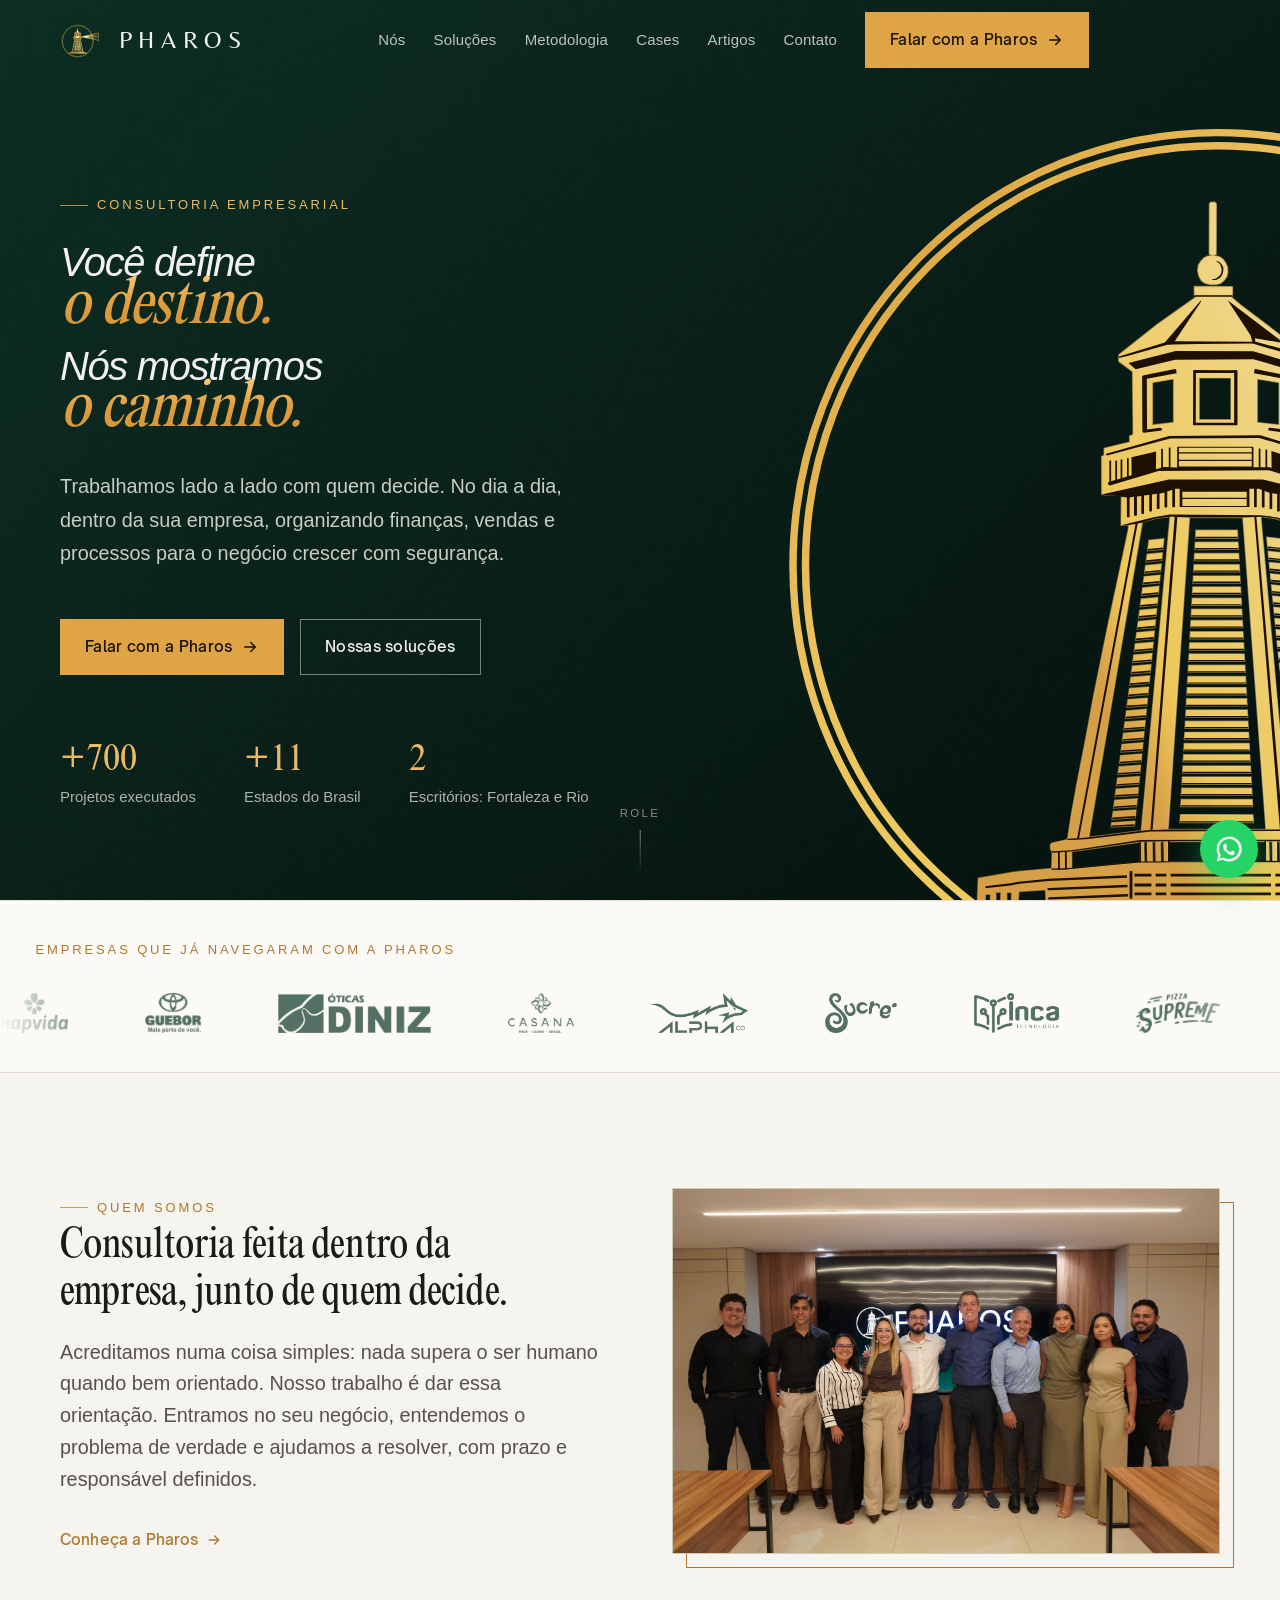
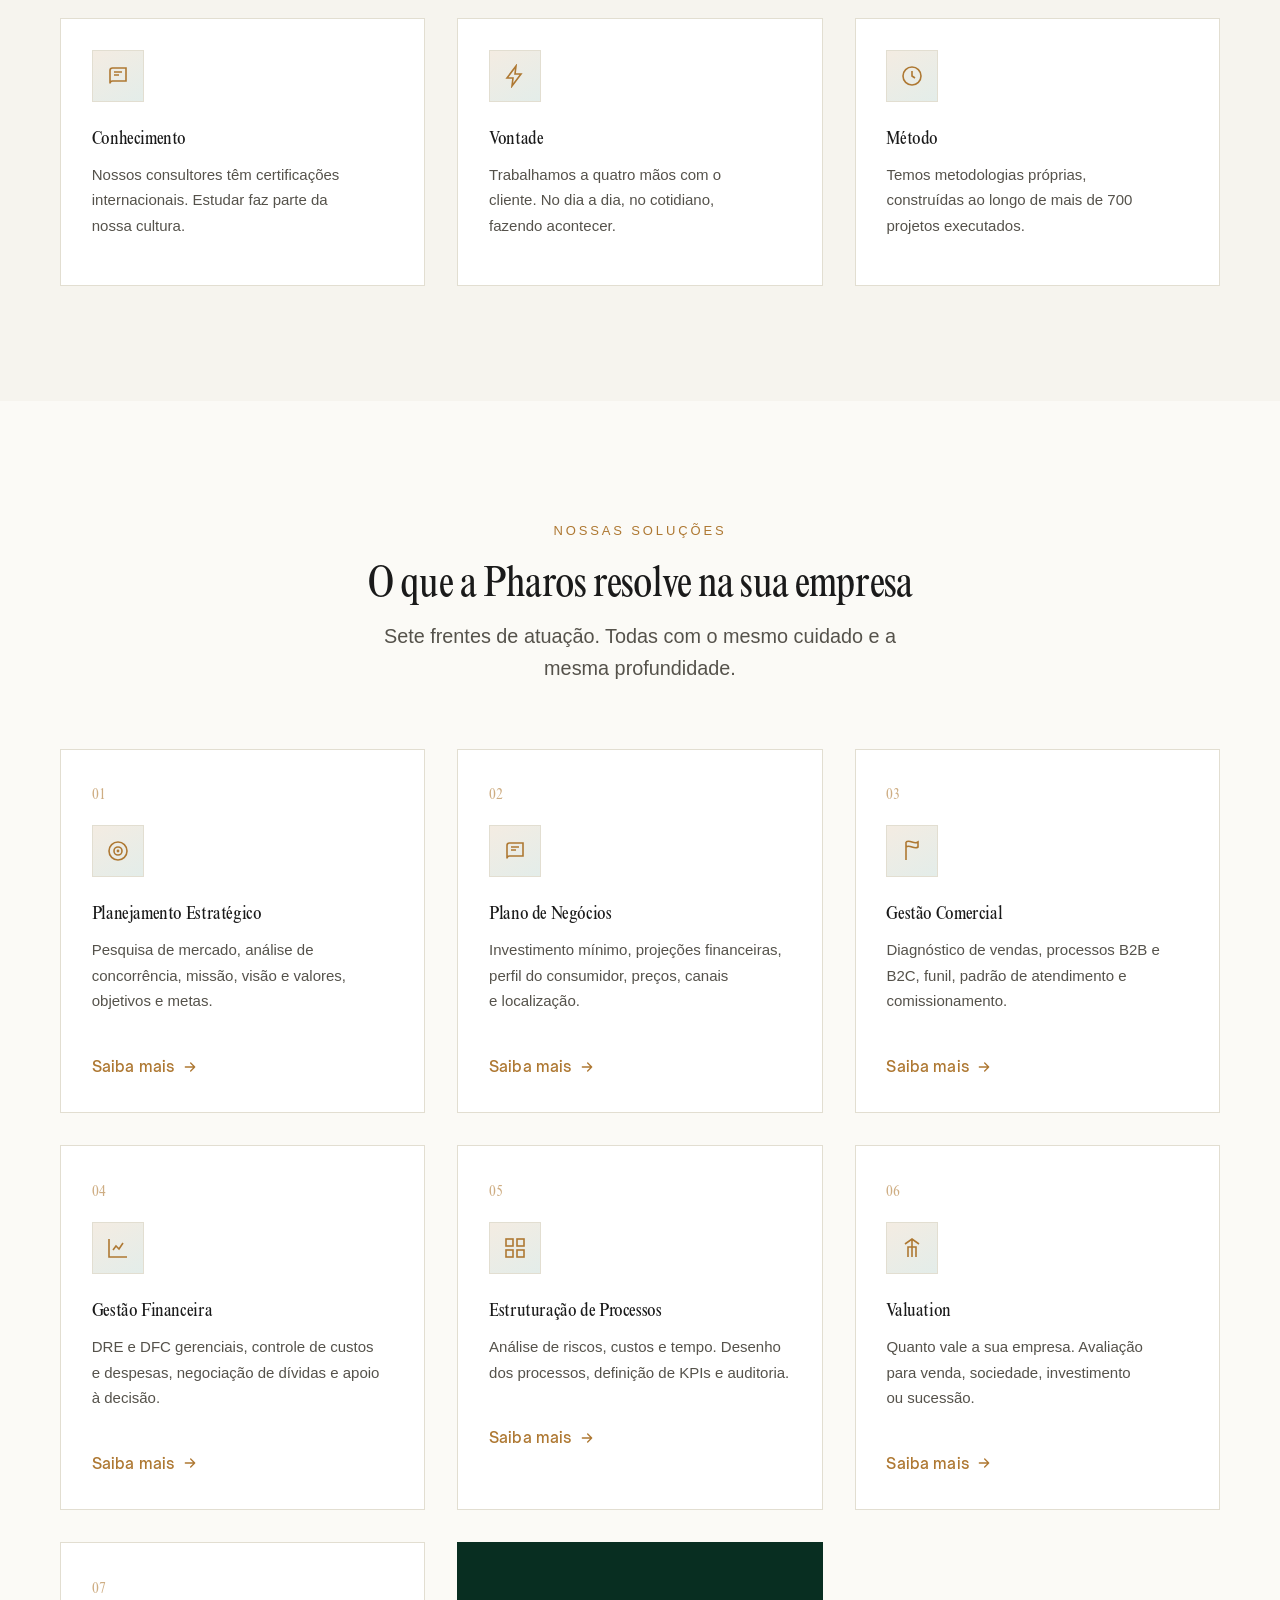
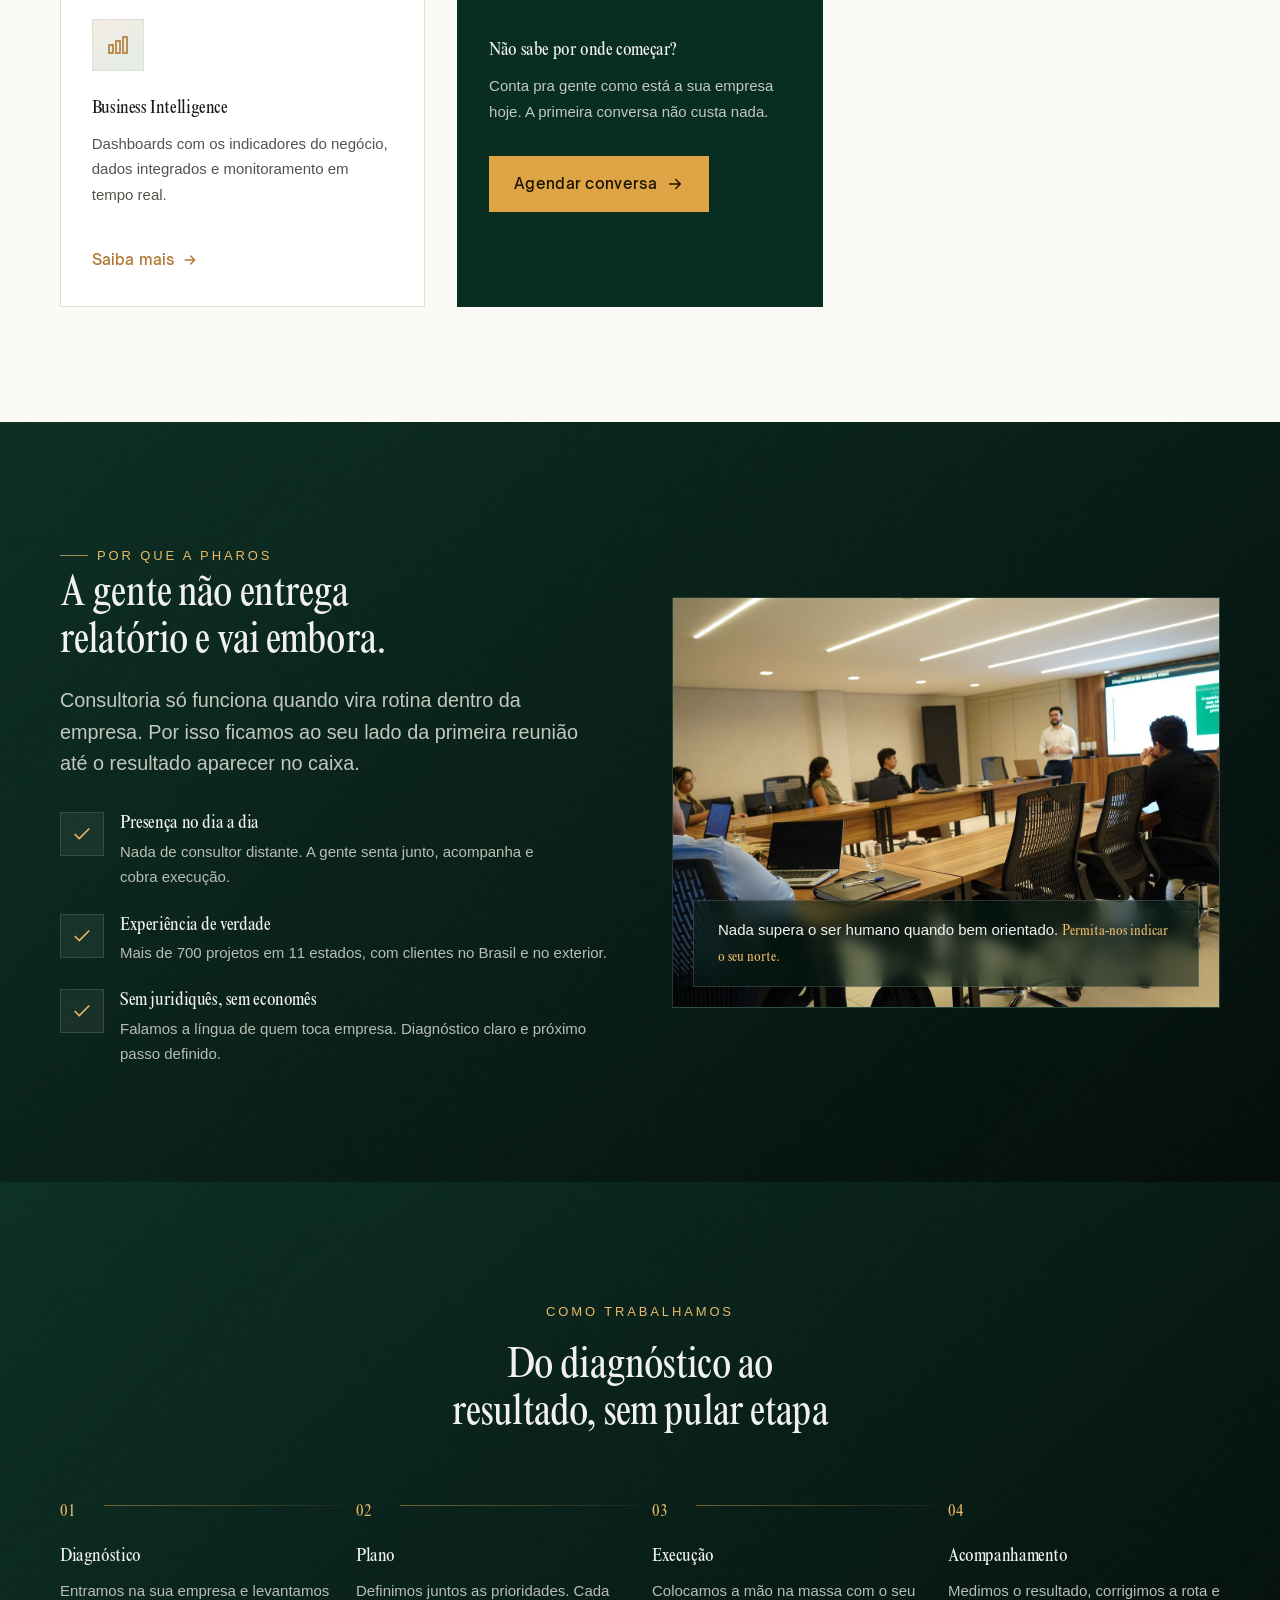
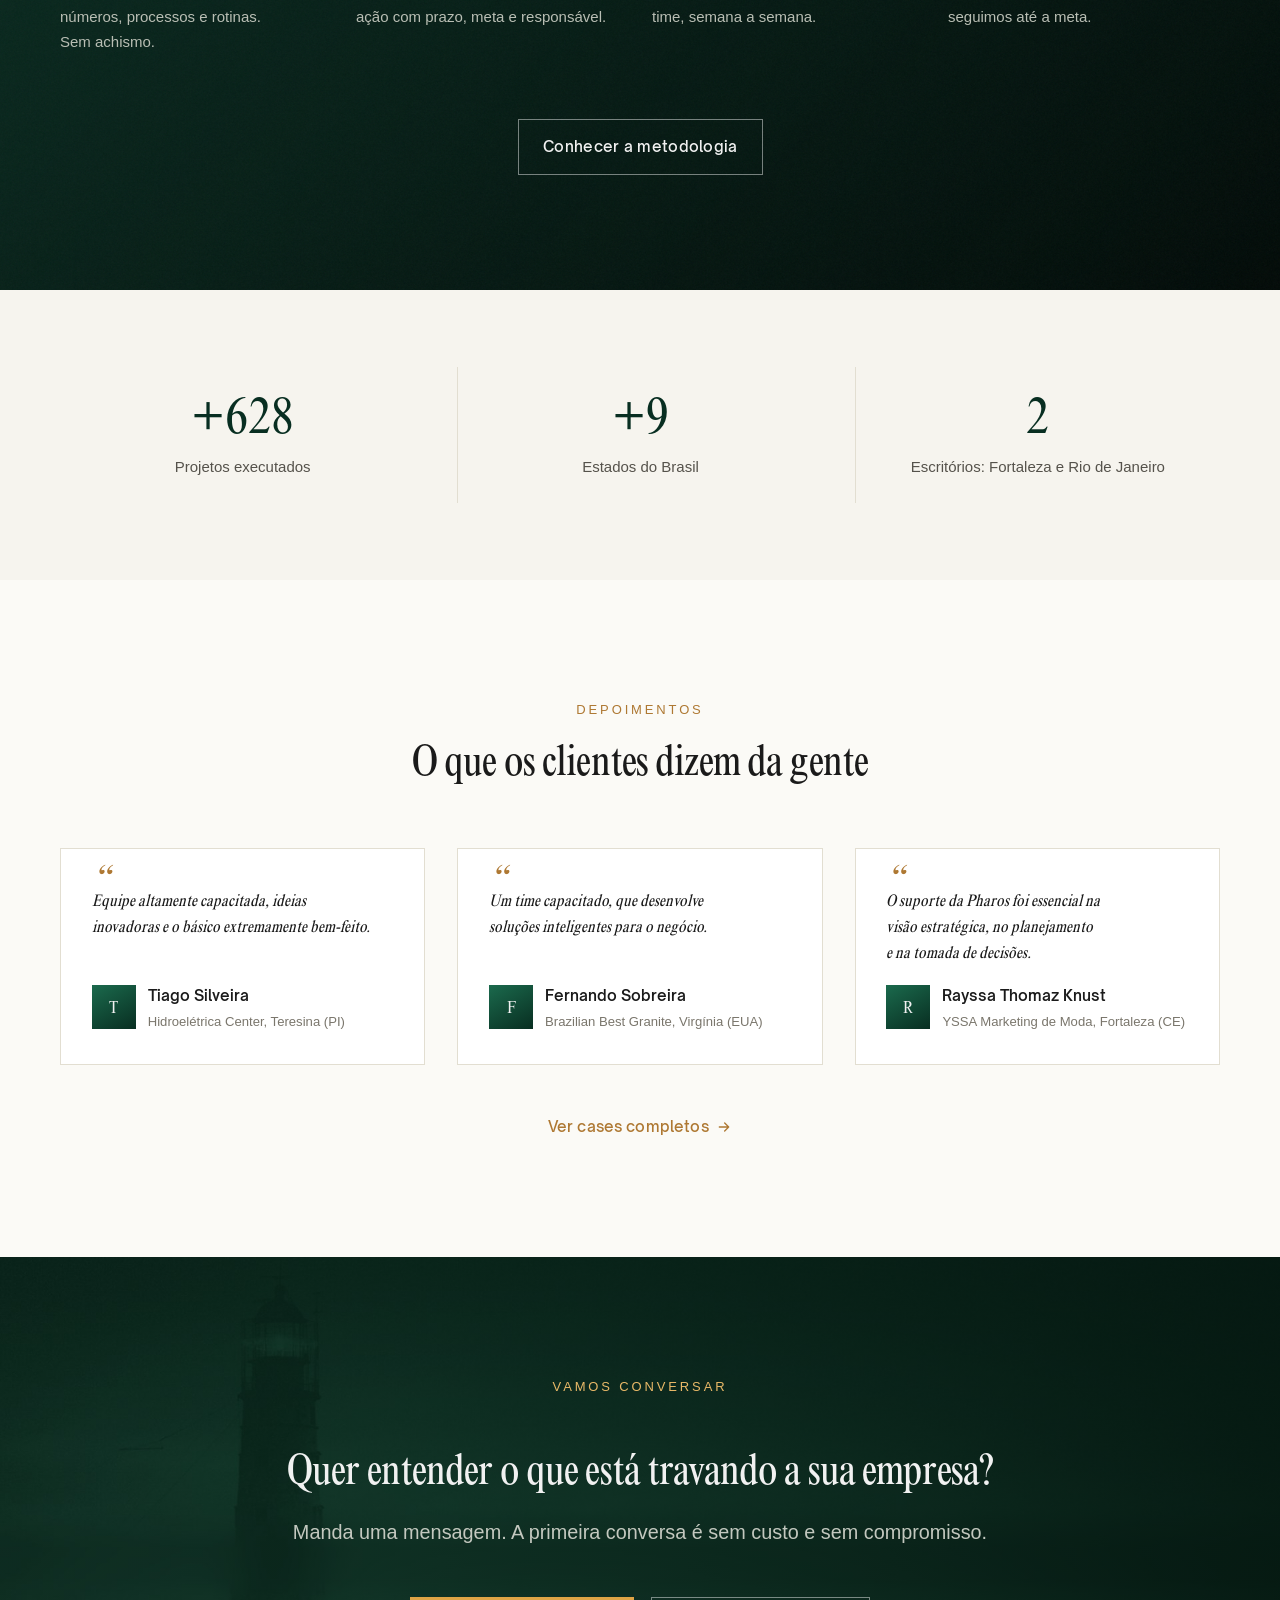
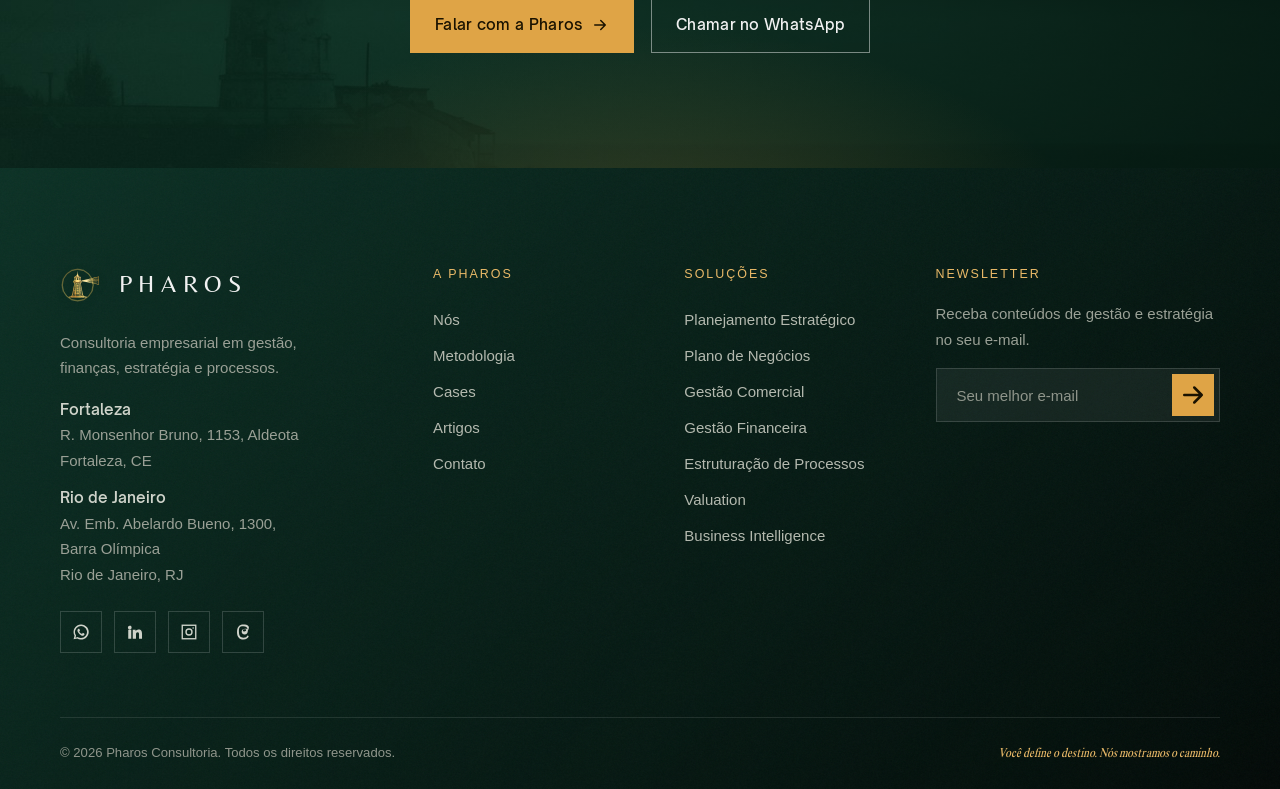
==== commit d4f219c5: "@ Responsividade e correcoes de funcionamento Menu mobile: nao cabia na tela em telas baixas (360x74" ====
--- a/index.html
+++ b/index.html
@@ -454,7 +454,7 @@
         </nav>
         <div class="footer-col footer-news">
           <h5>Newsletter</h5>
-          <p>Receba conteúdos de gestão e estratégia no seu e-mail.</p>
+          <p>Receba conteúdos de gestão e estratégia no seu&nbsp;e-mail.</p>
           <form class="news-form" data-mock aria-label="Assinar newsletter">
             <label class="sr-only" for="nl-email">Seu e-mail</label>
             <input id="nl-email" type="email" name="email" placeholder="Seu melhor e-mail" required autocomplete="email" />
@@ -462,7 +462,7 @@
               <svg viewBox="0 0 24 24" fill="none" stroke="currentColor" stroke-width="2" stroke-linecap="round" stroke-linejoin="round" aria-hidden="true"><path d="M5 12h14M13 6l6 6-6 6"/></svg>
             </button>
           </form>
-          <p data-form-note hidden style="color:var(--gold-400); margin-top:var(--space-3)"></p>
+          <p data-form-note hidden style="color:var(--gold-400); margin-top:var(--space-3)">Pronto. Você vai receber nossos próximos conteúdos.</p>
         </div>
       </div>
       <div class="footer-bottom">
--- a/assets/css/styles.css
+++ b/assets/css/styles.css
@@ -17,6 +17,8 @@
   -webkit-font-smoothing: antialiased;
   text-rendering: optimizeLegibility;
   overflow-x: hidden;
+  /* rede de seguranca contra palavras indivisiveis (e-mails, URLs) em telas estreitas */
+  overflow-wrap: break-word;
   /* Condensa a largura APENAS da serifada variavel dos titulos (Noto Serif Display).
      Fontes sem eixo de largura (Open Sauce, Arial) ignoram e ficam normais. */
   font-stretch: 84%;
@@ -41,7 +43,12 @@
   line-height: var(--lh-tight);
   letter-spacing: var(--ls-tight);
   color: var(--text);
-}
+  /* distribui as linhas do titulo em vez de deixar uma palavra sozinha embaixo */
+  text-wrap: balance;
+}
+h5, blockquote, .testi__quote, .case-card blockquote { text-wrap: balance; }
+/* evita a viuva (palavra solitaria na ultima linha) em texto corrido */
+p, li, .lead, figcaption, dd { text-wrap: pretty; }
 h1 { font-size: var(--fs-h1); }
 h2 { font-size: var(--fs-h2); }
 h3 { font-size: var(--fs-h3); line-height: var(--lh-snug); }
@@ -112,9 +119,12 @@
   display: inline-flex;
   align-items: center;
   justify-content: center;
+  flex-wrap: nowrap;      /* a seta nunca cai sozinha na linha de baixo */
   gap: 0.6em;
   padding: 0.95em 1.6em;
   min-height: 48px;
+  text-align: center;
+  max-width: 100%;
   font-family: var(--font-body);
   font-weight: 500;
   font-size: var(--fs-sm);
@@ -126,7 +136,7 @@
   transition: transform var(--dur) var(--ease), box-shadow var(--dur) var(--ease), background var(--dur) var(--ease);
   will-change: transform;
 }
-.btn svg { width: 18px; height: 18px; transition: transform var(--dur) var(--ease); }
+.btn svg { width: 18px; height: 18px; flex-shrink: 0; transition: transform var(--dur) var(--ease); }
 .btn:hover { transform: translateY(-2px); box-shadow: var(--shadow-gold); }
 .btn:hover svg { transform: translateX(3px); }
 .btn:active { transform: translateY(0); }
@@ -150,7 +160,7 @@
   color: var(--accent);
   letter-spacing: 0.01em;
 }
-.link-arrow svg { width: 16px; height: 16px; transition: transform var(--dur) var(--ease); }
+.link-arrow svg { width: 16px; height: 16px; flex-shrink: 0; transition: transform var(--dur) var(--ease); }
 .link-arrow:hover svg { transform: translateX(4px); }
 
 /* ---------- HEADER ---------- */
@@ -265,6 +275,21 @@
 body.menu-open .nav-toggle span { background: transparent; }
 body.menu-open .nav-toggle span::before { top: 0; transform: rotate(45deg); }
 body.menu-open .nav-toggle span::after { top: 0; transform: rotate(-45deg); }
+/* Com o menu aberto o fundo e sempre o painel verde: barra transparente e
+   X claro, mesmo que a pagina esteja rolada (is-scrolled). */
+body.menu-open .site-header,
+body.menu-open .site-header.is-scrolled {
+  background: none; backdrop-filter: none; -webkit-backdrop-filter: none;
+  border-bottom-color: transparent; box-shadow: none;
+}
+body.menu-open .brand__name,
+body.menu-open .site-header.is-scrolled .brand__name { color: #f1f1f1; }
+body.menu-open .nav-toggle span::before,
+body.menu-open .nav-toggle span::after { background: #f1f1f1; }
+/* trava a pagina atras do painel */
+body.menu-open { overflow: hidden; }
+/* o WhatsApp flutuante (mesma camada) aparecia por cima do menu */
+body.menu-open .wa-float { opacity: 0; pointer-events: none; }
 
 /* ---------- HERO ---------- */
 .hero {
@@ -557,7 +582,7 @@
   position: fixed; right: 22px; bottom: 22px; z-index: var(--z-overlay);
   width: 58px; height: 58px; border-radius: 50%; background: #25d366; color: #f1f1f1;
   display: grid; place-items: center; box-shadow: 0 10px 30px rgba(37,211,102,0.4);
-  transition: transform var(--dur) var(--ease);
+  transition: transform var(--dur) var(--ease), opacity var(--dur) var(--ease);
 }
 .wa-float:hover { transform: scale(1.08); }
 .wa-float svg { width: 30px; height: 30px; }
@@ -601,16 +626,30 @@
 @media (max-width: 960px) {
   .nav, .header-actions .btn { display: none; }
   .nav-toggle { display: flex; }
-  /* Painel mobile */
+  /* Painel mobile.
+     justify-content: center estourava o painel em telas baixas (360x740: o
+     primeiro link ficava fora da tela e sem rolagem). Agora o conteudo comeca
+     abaixo do cabecalho e rola quando nao couber. */
   .nav.is-mobile {
     display: flex; position: fixed; inset: 0; z-index: var(--z-overlay);
-    flex-direction: column; align-items: flex-start; justify-content: center;
-    gap: var(--space-5); padding: var(--gutter);
+    flex-direction: column; align-items: flex-start; justify-content: flex-start;
+    gap: var(--space-4);
+    padding: calc(80px + var(--space-5)) var(--gutter) calc(var(--space-8) + env(safe-area-inset-bottom));
+    overflow-y: auto;
+    overscroll-behavior: contain;
+    -webkit-overflow-scrolling: touch;
     background: url("../img/bg-verde.webp") center / cover no-repeat, var(--brand-deep);
     transform: translateX(100%); transition: transform var(--dur-slow) var(--ease);
   }
   body.menu-open .nav.is-mobile { transform: none; }
-  .nav.is-mobile .nav__link { font-family: var(--font-display); font-size: 1.8rem; color: #f1f1f1; }
+  /* O painel e filho do header, entao z-index 200 cobria o botao de fechar
+     (que tinha z-index 2): sem isso o X nao fechava o menu no celular. */
+  .nav-toggle, .brand { position: relative; z-index: calc(var(--z-overlay) + 1); }
+  /* compacta o submenu de Solucoes para caber mais itens na primeira tela */
+  .nav.is-mobile .menu-panel { display: grid; gap: 0; }
+  .nav.is-mobile .menu-panel a { padding: 0.42em 0; font-size: 1rem; }
+  .nav.is-mobile .menu-panel a small { display: none; }
+  .nav.is-mobile .nav__link { font-family: var(--font-display); font-size: clamp(1.5rem, 7vw, 1.9rem); color: #f1f1f1; }
   .nav.is-mobile .menu-panel { position: static; opacity: 1; visibility: visible; transform: none; box-shadow: none; background: transparent; border: none; padding: 0; min-width: 0; }
   .nav.is-mobile .menu-panel a { color: #b9beb4; padding-left: 0; }
   .nav.is-mobile .btn { display: inline-flex; margin-top: var(--space-4); }
